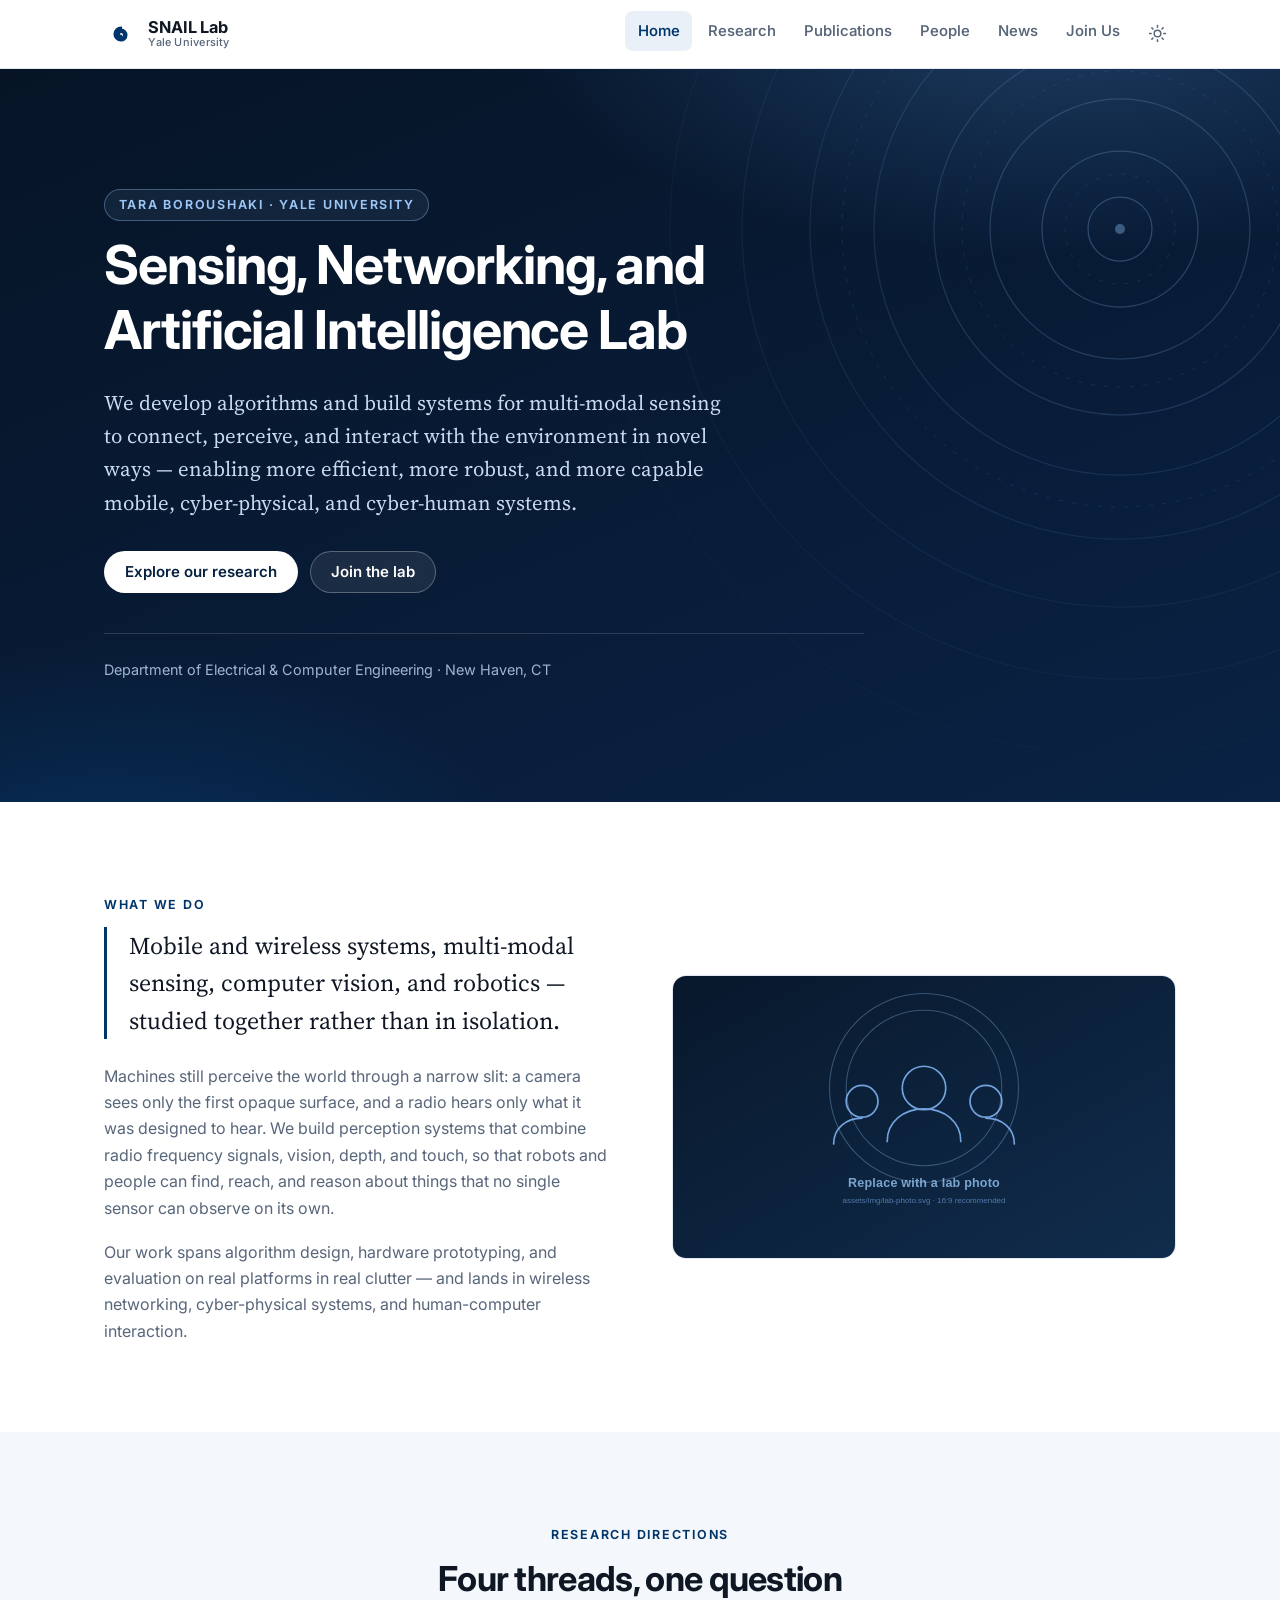
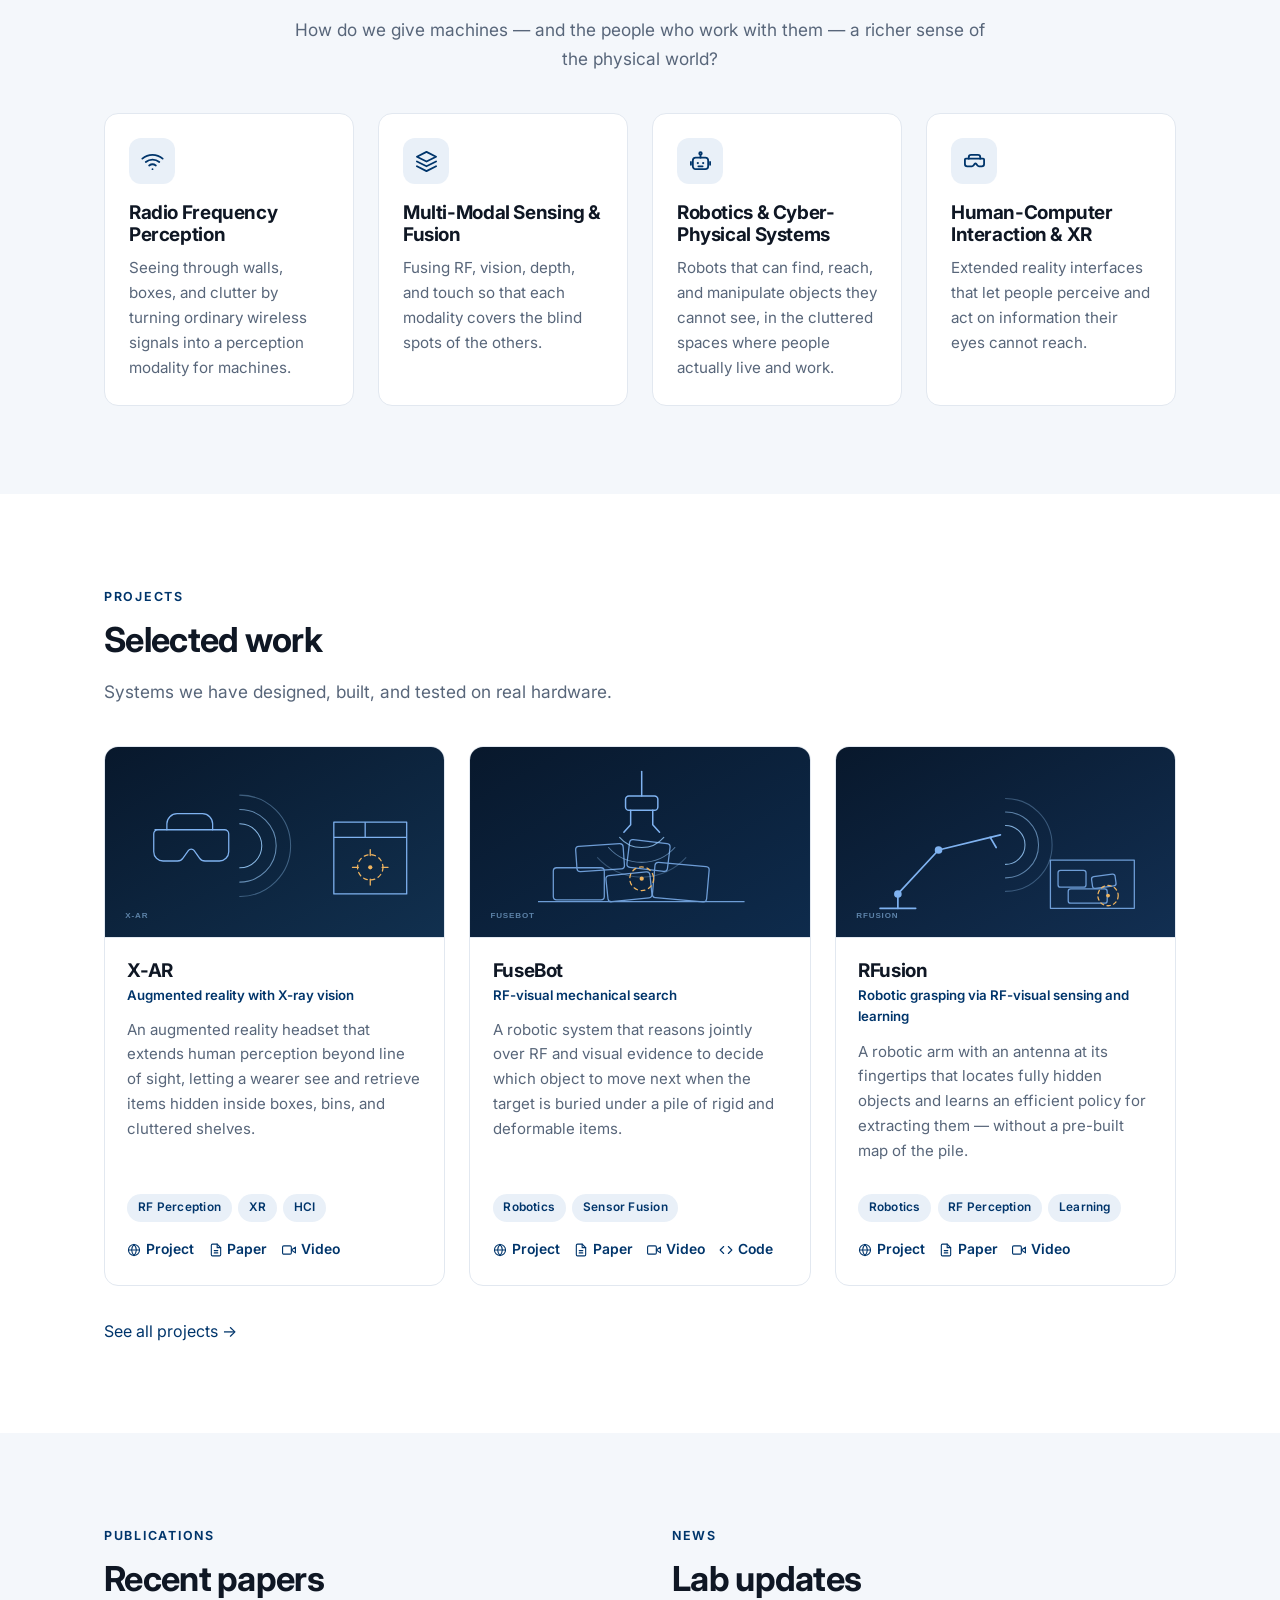
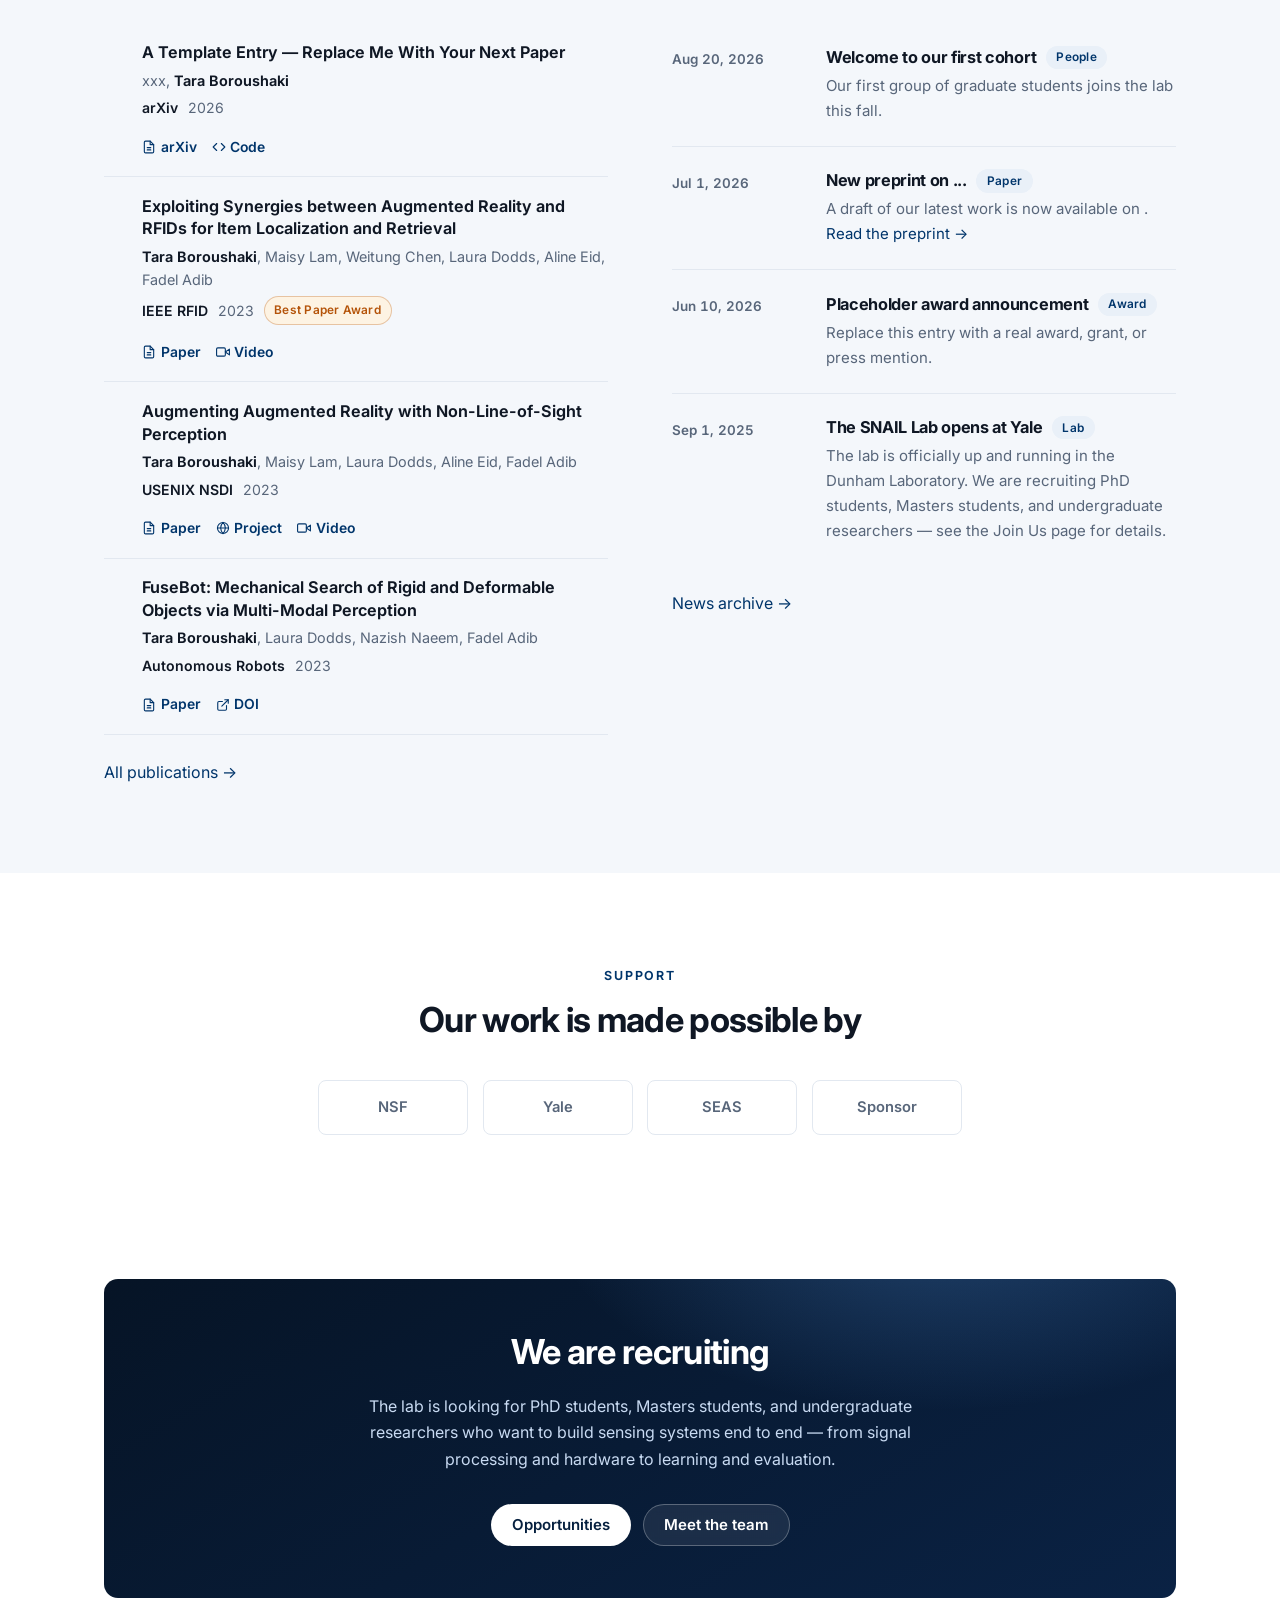
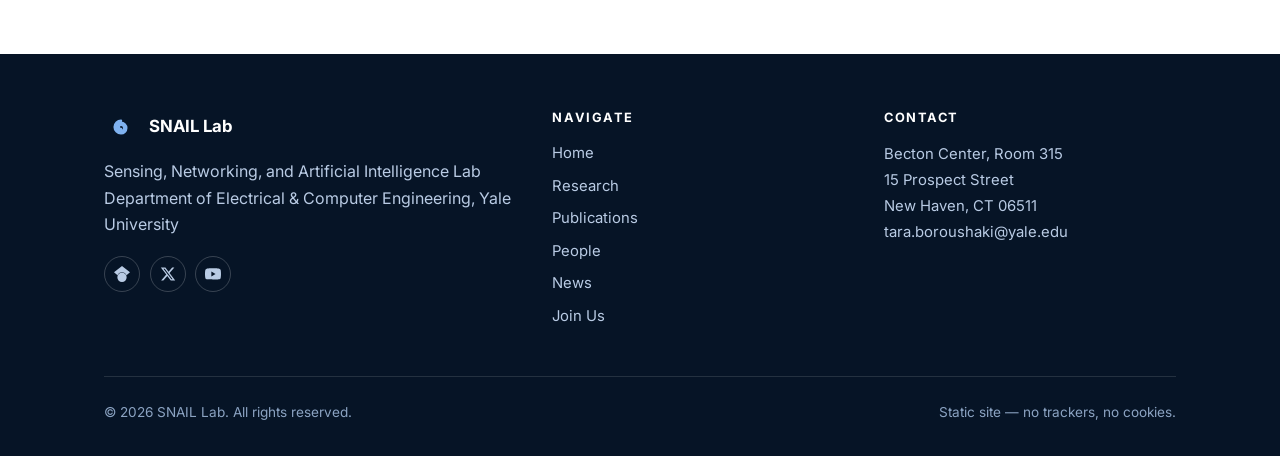
==== index.html @ b5127611 "SNAIL Lab website Co-Authored-By: Claude Opus 5 (1M context) <noreply@anthropic.com>" ====
<!doctype html>
<html lang="en">
<head>
<meta charset="utf-8">
<meta name="viewport" content="width=device-width, initial-scale=1">
<title>SNAIL Lab — Sensing, Networking, and Artificial Intelligence Lab at Yale</title>
<meta name="description" content="The SNAIL Lab at Yale University develops algorithms and builds systems for multi-modal sensing across wireless networking, robotics, and human-computer interaction.">
<meta property="og:title" content="SNAIL Lab — Yale University">
<meta property="og:description" content="Multi-modal sensing systems that connect, perceive, and interact with the environment in novel ways.">
<meta property="og:type" content="website">
<link rel="icon" href="assets/img/favicon.svg" type="image/svg+xml">
<link rel="preconnect" href="https://fonts.googleapis.com">
<link rel="preconnect" href="https://fonts.gstatic.com" crossorigin>
<link rel="stylesheet" href="https://fonts.googleapis.com/css2?family=Inter:wght@400..700&family=Source+Serif+4:opsz,wght@8..60,400..600&display=swap">
<link rel="stylesheet" href="assets/css/style.css">
<script>
  try { var t = localStorage.getItem("snail-theme"); if (t) document.documentElement.setAttribute("data-theme", t); } catch (e) {}
</script>
</head>
<body data-page="home">

<header id="site-header"></header>

<main id="main">

  <section class="hero">
    <div class="container">
      <div class="hero-inner">
        <span class="eyebrow hero-eyebrow">Tara Boroushaki &middot; Yale University</span>
        <h1>Sensing, Networking, and Artificial Intelligence Lab</h1>
        <p class="hero-lead">
          We develop algorithms and build systems for multi-modal sensing to connect, perceive, and
          interact with the environment in novel ways — enabling more efficient, more robust, and more
          capable mobile, cyber-physical, and cyber-human systems.
        </p>
        <div class="hero-actions">
          <a class="btn btn-solid-light" href="research.html">Explore our research</a>
          <a class="btn btn-on-dark" href="join.html">Join the lab</a>
        </div>
        <div class="hero-meta">
          Department of Electrical &amp; Computer Engineering &middot; New Haven, CT
        </div>
      </div>
    </div>
  </section>

  <section class="section">
    <div class="container">
      <div class="split">
        <div>
          <span class="eyebrow">What we do</span>
          <p class="pull-quote">
            Mobile and wireless systems, multi-modal sensing, computer vision, and robotics — studied
            together rather than in isolation.
          </p>
          <p class="text-muted mt-2">
            Machines still perceive the world through a narrow slit: a camera sees only the first opaque
            surface, and a radio hears only what it was designed to hear. We build perception systems that
            combine radio frequency signals, vision, depth, and touch, so that robots and people can find,
            reach, and reason about things that no single sensor can observe on its own.
          </p>
          <p class="text-muted">
            Our work spans algorithm design, hardware prototyping, and evaluation on real platforms in real
            clutter — and lands in wireless networking, cyber-physical systems, and human-computer interaction.
          </p>
        </div>
        <div>
          <img class="framed" src="assets/img/lab-photo.svg" alt="SNAIL Lab">
        </div>
      </div>
    </div>
  </section>

  <section class="section section--alt">
    <div class="container">
      <div class="section-head section-head--center">
        <span class="eyebrow">Research directions</span>
        <h2>Four threads, one question</h2>
        <p class="lead">How do we give machines — and the people who work with them — a richer sense of the physical world?</p>
      </div>
      <div class="grid grid-4" id="research-cards"></div>
    </div>
  </section>

  <section class="section">
    <div class="container">
      <div class="section-head">
        <span class="eyebrow">Projects</span>
        <h2>Selected work</h2>
        <p class="lead">Systems we have designed, built, and tested on real hardware.</p>
      </div>
      <div class="grid grid-3" id="featured-projects"></div>
      <p class="mt-3"><a href="research.html">See all projects &rarr;</a></p>
    </div>
  </section>

  <section class="section section--alt">
    <div class="container">
      <div class="split split--top">
        <div>
          <div class="section-head section-head--sm">
            <span class="eyebrow">Publications</span>
            <h2>Recent papers</h2>
          </div>
          <div id="selected-publications"></div>
          <p class="mt-2"><a href="publications.html">All publications &rarr;</a></p>
        </div>
        <div>
          <div class="section-head section-head--sm">
            <span class="eyebrow">News</span>
            <h2>Lab updates</h2>
          </div>
          <ul class="news-list" id="recent-news"></ul>
          <p class="mt-2"><a href="news.html">News archive &rarr;</a></p>
        </div>
      </div>
    </div>
  </section>

  <section class="section">
    <div class="container">
      <div class="section-head section-head--center">
        <span class="eyebrow">Support</span>
        <h2>Our work is made possible by</h2>
      </div>
      <div class="sponsor-row" id="sponsors"></div>
    </div>
  </section>

  <section class="section--tight">
    <div class="container">
      <div class="cta-band">
        <h2>We are recruiting</h2>
        <p>
          The lab is looking for PhD students, Masters students, and undergraduate researchers who want to
          build sensing systems end to end — from signal processing and hardware to learning and evaluation.
        </p>
        <div class="hero-actions actions--center">
          <a class="btn btn-solid-light" href="join.html">Opportunities</a>
          <a class="btn btn-on-dark" href="people.html">Meet the team</a>
        </div>
      </div>
    </div>
  </section>

</main>

<footer id="site-footer"></footer>

<script src="data/site.js"></script>
<script src="data/research.js"></script>
<script src="data/projects.js"></script>
<script src="data/publications.js"></script>
<script src="data/people.js"></script>
<script src="data/news.js"></script>
<script src="assets/js/icons.js"></script>
<script src="assets/js/render.js"></script>
<script src="assets/js/site.js"></script>
</body>
</html>
---- assets/css/style.css ----
/* ==========================================================================
   SNAIL Lab — stylesheet
   1. Tokens & themes      5. Cards, grids, sections
   2. Base elements        6. Page-specific blocks
   3. Layout helpers       7. Footer
   4. Header & navigation  8. Responsive & motion
   ========================================================================== */

/* 1. Tokens & themes ------------------------------------------------------ */

:root {
  --font-sans: "Inter", system-ui, -apple-system, "Segoe UI", Roboto, Helvetica, Arial, sans-serif;
  --font-serif: "Source Serif 4", Georgia, "Times New Roman", serif;
  --font-mono: ui-monospace, SFMono-Regular, "SF Mono", Menlo, Consolas, monospace;

  --maxw: 1120px;
  --gutter: 24px;
  --radius: 14px;
  --radius-sm: 8px;
  --radius-pill: 999px;

  --bg: #ffffff;
  --bg-alt: #f4f7fb;
  --surface: #ffffff;
  --surface-2: #f8fafc;
  --border: #e2e8f0;
  --border-strong: #cbd5e1;
  --text: #0f1724;
  --muted: #58667a;
  --accent: #00356b;
  --accent-hover: #012a56;
  --accent-tint: #e9f0f8;
  --on-accent: #ffffff;
  --warm: #b45309;
  --warm-tint: #fdf3e3;

  --ink-deep: #061426;
  --ink-deep-2: #0a2244;

  --shadow-sm: 0 1px 2px rgba(15, 23, 36, 0.06);
  --shadow-md: 0 6px 24px rgba(15, 23, 36, 0.08);
  --shadow-lg: 0 18px 48px rgba(15, 23, 36, 0.12);

  color-scheme: light;
}

@media (prefers-color-scheme: dark) {
  :root:not([data-theme="light"]) {
    --bg: #080d17;
    --bg-alt: #0c1322;
    --surface: #0f1829;
    --surface-2: #121d31;
    --border: #1d2b44;
    --border-strong: #2a3c5a;
    --text: #e8eefb;
    --muted: #97a7c0;
    --accent: #7fb2f0;
    --accent-hover: #a5caf7;
    --accent-tint: #12233b;
    --on-accent: #06111f;
    --warm: #f0b45f;
    --warm-tint: #2a1f0e;
    --shadow-sm: 0 1px 2px rgba(0, 0, 0, 0.4);
    --shadow-md: 0 6px 24px rgba(0, 0, 0, 0.45);
    --shadow-lg: 0 18px 48px rgba(0, 0, 0, 0.55);
    color-scheme: dark;
  }
}

:root[data-theme="dark"] {
  --bg: #080d17;
  --bg-alt: #0c1322;
  --surface: #0f1829;
  --surface-2: #121d31;
  --border: #1d2b44;
  --border-strong: #2a3c5a;
  --text: #e8eefb;
  --muted: #97a7c0;
  --accent: #7fb2f0;
  --accent-hover: #a5caf7;
  --accent-tint: #12233b;
  --on-accent: #06111f;
  --warm: #f0b45f;
  --warm-tint: #2a1f0e;
  --shadow-sm: 0 1px 2px rgba(0, 0, 0, 0.4);
  --shadow-md: 0 6px 24px rgba(0, 0, 0, 0.45);
  --shadow-lg: 0 18px 48px rgba(0, 0, 0, 0.55);
  color-scheme: dark;
}

/* 2. Base elements -------------------------------------------------------- */

*,
*::before,
*::after {
  box-sizing: border-box;
}

html {
  -webkit-text-size-adjust: 100%;
  scroll-behavior: smooth;
  scroll-padding-top: 90px;
}

body {
  margin: 0;
  min-height: 100vh;
  display: flex;
  flex-direction: column;
  background: var(--bg);
  color: var(--text);
  font-family: var(--font-sans);
  font-size: 16px;
  line-height: 1.65;
  -webkit-font-smoothing: antialiased;
  text-rendering: optimizeLegibility;
}

h1,
h2,
h3,
h4 {
  margin: 0 0 0.6em;
  line-height: 1.2;
  font-weight: 700;
  letter-spacing: -0.02em;
  color: var(--text);
}

h1 { font-size: clamp(2.1rem, 5vw, 3.35rem); }
h2 { font-size: clamp(1.6rem, 3.2vw, 2.15rem); }
h3 { font-size: 1.18rem; }
h4 { font-size: 1rem; }

p { margin: 0 0 1.1em; }
p:last-child { margin-bottom: 0; }

a {
  color: var(--accent);
  text-decoration: none;
  transition: color 0.15s ease;
}

a:hover { color: var(--accent-hover); }

img,
svg {
  max-width: 100%;
  display: block;
}

ul,
ol { margin: 0 0 1.1em; padding-left: 1.25em; }
li { margin-bottom: 0.4em; }

hr {
  border: 0;
  border-top: 1px solid var(--border);
  margin: 2.5rem 0;
}

code {
  font-family: var(--font-mono);
  font-size: 0.88em;
  background: var(--surface-2);
  border: 1px solid var(--border);
  border-radius: 5px;
  padding: 0.1em 0.4em;
}

:focus-visible {
  outline: 2px solid var(--accent);
  outline-offset: 3px;
  border-radius: 4px;
}

.skip-link {
  position: absolute;
  left: -9999px;
  top: 0;
  background: var(--accent);
  color: var(--on-accent);
  padding: 10px 16px;
  z-index: 200;
  border-radius: 0 0 var(--radius-sm) 0;
}

.skip-link:focus {
  left: 0;
  color: var(--on-accent);
}

/* 3. Layout helpers ------------------------------------------------------- */

.container {
  width: 100%;
  max-width: var(--maxw);
  margin-inline: auto;
  padding-inline: var(--gutter);
}

.section {
  padding-block: clamp(3.5rem, 7vw, 5.5rem);
}

.section--alt { background: var(--bg-alt); }

.section--tight { padding-block: clamp(2.5rem, 5vw, 3.5rem); }

.section--cta { padding-block: clamp(2rem, 4vw, 3rem) clamp(3rem, 7vw, 5rem); }

.section-head {
  max-width: 720px;
  margin-bottom: 2.5rem;
}

.section-head--center {
  margin-inline: auto;
  text-align: center;
}

.section-head--sm { margin-bottom: 1.5rem; }

.eyebrow {
  display: inline-block;
  font-size: 0.78rem;
  font-weight: 650;
  letter-spacing: 0.14em;
  text-transform: uppercase;
  color: var(--accent);
  margin-bottom: 0.75rem;
}

.lead {
  font-size: 1.08rem;
  color: var(--muted);
  margin-bottom: 0;
}

.section-head h2 + .lead { margin-top: -0.2em; }

.grid {
  display: grid;
  gap: 1.5rem;
}

.grid-2 { grid-template-columns: repeat(2, minmax(0, 1fr)); }
.grid-3 { grid-template-columns: repeat(3, minmax(0, 1fr)); }
.grid-4 { grid-template-columns: repeat(4, minmax(0, 1fr)); }

.stack > * + * { margin-top: 1rem; }

.text-muted { color: var(--muted); }
.center { text-align: center; }

.split {
  display: grid;
  grid-template-columns: repeat(2, minmax(0, 1fr));
  gap: clamp(1.5rem, 5vw, 4rem);
  align-items: center;
}

.split--top { align-items: start; }

.narrow { max-width: 820px; }

.framed {
  border-radius: var(--radius);
  border: 1px solid var(--border);
}

.mt-1 { margin-top: 1rem; }
.mt-2 { margin-top: 1.5rem; }
.mt-3 { margin-top: 2rem; }

.actions--center { justify-content: center; }

.pub-count {
  font-size: 0.86rem;
  margin: -0.75rem 0 1.25rem;
}

.cta-band {
  background:
    radial-gradient(600px 300px at 78% -20%, rgba(90, 160, 240, 0.3), transparent 65%),
    linear-gradient(150deg, #061426 0%, #0a2244 100%);
  background-color: #061426;
  color: #c8daf2;
  border-radius: var(--radius);
  padding: clamp(2rem, 5vw, 3.25rem) clamp(1.25rem, 4vw, 3rem);
  text-align: center;
}

.cta-band h2 { color: #fff; }

.cta-band p {
  max-width: 58ch;
  margin-inline: auto;
  color: #c8daf2;
}

@media (max-width: 860px) {
  .split { grid-template-columns: minmax(0, 1fr); }
}

/* Buttons */

.btn {
  display: inline-flex;
  align-items: center;
  gap: 0.5rem;
  padding: 0.68rem 1.25rem;
  border-radius: var(--radius-pill);
  border: 1px solid transparent;
  font-size: 0.94rem;
  font-weight: 600;
  line-height: 1.2;
  cursor: pointer;
  transition: transform 0.15s ease, background 0.15s ease, border-color 0.15s ease, color 0.15s ease;
}

.btn:hover { transform: translateY(-1px); }

.btn svg { width: 16px; height: 16px; }

.btn-primary {
  background: var(--accent);
  color: var(--on-accent);
}

.btn-primary:hover {
  background: var(--accent-hover);
  color: var(--on-accent);
}

.btn-ghost {
  background: transparent;
  border-color: var(--border-strong);
  color: var(--text);
}

.btn-ghost:hover {
  border-color: var(--accent);
  color: var(--accent);
}

.btn-on-dark {
  background: rgba(255, 255, 255, 0.08);
  border-color: rgba(255, 255, 255, 0.28);
  color: #fff;
  backdrop-filter: blur(6px);
}

.btn-on-dark:hover {
  background: rgba(255, 255, 255, 0.16);
  border-color: rgba(255, 255, 255, 0.5);
  color: #fff;
}

.btn-solid-light {
  background: #fff;
  color: #06203f;
}

.btn-solid-light:hover {
  background: #e8f0fa;
  color: #06203f;
}

/* Tags */

.tag {
  display: inline-block;
  font-size: 0.74rem;
  font-weight: 600;
  letter-spacing: 0.02em;
  padding: 0.22rem 0.6rem;
  border-radius: var(--radius-pill);
  background: var(--accent-tint);
  color: var(--accent);
  border: 1px solid transparent;
}

.tag-list {
  display: flex;
  flex-wrap: wrap;
  gap: 0.4rem;
  margin-top: 0.85rem;
}

.badge-award {
  background: var(--warm-tint);
  color: var(--warm);
  border-color: color-mix(in srgb, var(--warm) 30%, transparent);
}

/* 4. Header & navigation -------------------------------------------------- */

.site-header {
  position: sticky;
  top: 0;
  z-index: 100;
  background: color-mix(in srgb, var(--bg) 88%, transparent);
  backdrop-filter: saturate(180%) blur(12px);
  border-bottom: 1px solid var(--border);
}

.nav {
  display: flex;
  align-items: center;
  justify-content: space-between;
  gap: 1rem;
  height: 68px;
}

.brand {
  display: flex;
  align-items: center;
  gap: 0.65rem;
  color: var(--text);
  font-weight: 700;
  letter-spacing: -0.01em;
  flex-shrink: 0;
}

.brand:hover { color: var(--text); }

.brand-mark {
  width: 34px;
  height: 34px;
  color: var(--accent);
  flex-shrink: 0;
}

.brand-text { display: flex; flex-direction: column; line-height: 1.1; }
.brand-name { font-size: 1.02rem; }

.brand-sub {
  font-size: 0.68rem;
  font-weight: 500;
  color: var(--muted);
  letter-spacing: 0.02em;
}

.nav-right {
  display: flex;
  align-items: center;
  gap: 0.35rem;
}

.nav-links {
  display: flex;
  align-items: center;
  gap: 0.15rem;
  list-style: none;
  margin: 0;
  padding: 0;
}

.nav-links a {
  display: block;
  padding: 0.5rem 0.8rem;
  border-radius: var(--radius-sm);
  font-size: 0.93rem;
  font-weight: 550;
  color: var(--muted);
}

.nav-links a:hover {
  color: var(--text);
  background: var(--surface-2);
}

.nav-links a[aria-current="page"] {
  color: var(--accent);
  background: var(--accent-tint);
}

.icon-btn {
  display: inline-grid;
  place-items: center;
  width: 38px;
  height: 38px;
  border-radius: var(--radius-sm);
  border: 1px solid transparent;
  background: transparent;
  color: var(--muted);
  cursor: pointer;
  transition: background 0.15s ease, color 0.15s ease;
}

.icon-btn:hover {
  background: var(--surface-2);
  color: var(--text);
}

.icon-btn svg { width: 19px; height: 19px; }

.nav-toggle { display: none; }

.theme-toggle .icon-moon { display: none; }
:root[data-theme="dark"] .theme-toggle .icon-sun { display: none; }
:root[data-theme="dark"] .theme-toggle .icon-moon { display: block; }

@media (prefers-color-scheme: dark) {
  :root:not([data-theme="light"]) .theme-toggle .icon-sun { display: none; }
  :root:not([data-theme="light"]) .theme-toggle .icon-moon { display: block; }
}

/* 5. Cards, grids, sections ----------------------------------------------- */

.card {
  background: var(--surface);
  border: 1px solid var(--border);
  border-radius: var(--radius);
  padding: 1.5rem;
  transition: transform 0.18s ease, box-shadow 0.18s ease, border-color 0.18s ease;
}

.card--link:hover {
  transform: translateY(-3px);
  box-shadow: var(--shadow-md);
  border-color: var(--border-strong);
}

.card h3 { margin-bottom: 0.5rem; }
.card p { color: var(--muted); font-size: 0.95rem; }

.card-icon {
  display: grid;
  place-items: center;
  width: 46px;
  height: 46px;
  border-radius: 12px;
  background: var(--accent-tint);
  color: var(--accent);
  margin-bottom: 1.1rem;
}

.card-icon svg { width: 23px; height: 23px; }

/* Project cards */

.project-card {
  display: flex;
  flex-direction: column;
  overflow: hidden;
  padding: 0;
  background: var(--surface);
  border: 1px solid var(--border);
  border-radius: var(--radius);
  transition: transform 0.18s ease, box-shadow 0.18s ease, border-color 0.18s ease;
}

.project-card:hover {
  transform: translateY(-3px);
  box-shadow: var(--shadow-md);
  border-color: var(--border-strong);
}

.project-media {
  aspect-ratio: 16 / 9;
  max-width: 100%;
  background: var(--surface-2);
  border-bottom: 1px solid var(--border);
  overflow: hidden;
}

.project-media img {
  width: 100%;
  height: 100%;
  object-fit: cover;
}

.project-body {
  padding: 1.35rem 1.4rem 1.5rem;
  display: flex;
  flex-direction: column;
  flex: 1;
}

.project-body h3 { margin-bottom: 0.15rem; }

.project-subtitle {
  font-size: 0.83rem;
  font-weight: 600;
  color: var(--accent);
  margin-bottom: 0.7rem;
}

.project-body p {
  color: var(--muted);
  font-size: 0.94rem;
  flex: 1;
}

.link-row {
  display: flex;
  flex-wrap: wrap;
  gap: 0.9rem;
  margin-top: 1rem;
  font-size: 0.87rem;
  font-weight: 600;
}

.link-row a { display: inline-flex; align-items: center; gap: 0.3rem; }
.link-row svg { width: 14px; height: 14px; }

/* 6. Page-specific blocks ------------------------------------------------- */

/* Hero (dark in both themes) */

.hero {
  position: relative;
  overflow: hidden;
  background:
    radial-gradient(900px 420px at 82% -10%, rgba(90, 160, 240, 0.28), transparent 62%),
    radial-gradient(700px 380px at 8% 110%, rgba(0, 96, 180, 0.26), transparent 60%),
    linear-gradient(158deg, #061426 0%, #0a2244 100%);
  background-color: #061426;
  color: #eaf1fb;
  isolation: isolate;
}

.hero::after {
  content: "";
  position: absolute;
  inset: 0;
  background-image: url("../img/hero-waves.svg");
  background-repeat: no-repeat;
  background-position: right -60px top -40px;
  background-size: 720px 720px;
  opacity: 0.5;
  pointer-events: none;
  z-index: -1;
}

.hero-inner {
  padding-block: clamp(4rem, 11vw, 7.5rem);
  max-width: 760px;
}

.hero h1 { color: #fff; margin-bottom: 0.45em; }

.hero .hero-eyebrow {
  color: #9cc6f5;
  border: 1px solid rgba(156, 198, 245, 0.35);
  border-radius: var(--radius-pill);
  padding: 0.3rem 0.85rem;
  background: rgba(156, 198, 245, 0.08);
}

.hero-lead {
  font-family: var(--font-serif);
  font-size: clamp(1.05rem, 2.1vw, 1.3rem);
  line-height: 1.6;
  color: #c8daf2;
  max-width: 62ch;
}

.hero-actions {
  display: flex;
  flex-wrap: wrap;
  gap: 0.75rem;
  margin-top: 2rem;
}

.hero-meta {
  margin-top: 2.5rem;
  padding-top: 1.5rem;
  border-top: 1px solid rgba(255, 255, 255, 0.14);
  font-size: 0.9rem;
  color: #9fb5d2;
}

/* Pull quote / mission */

.pull-quote {
  font-family: var(--font-serif);
  font-size: clamp(1.15rem, 2.4vw, 1.5rem);
  line-height: 1.55;
  color: var(--text);
  border-left: 3px solid var(--accent);
  padding-left: 1.4rem;
  margin: 0;
}

/* Research areas (research.html) */

.research-block {
  display: grid;
  grid-template-columns: minmax(0, 1fr) minmax(0, 1.15fr);
  gap: clamp(1.5rem, 4vw, 3.5rem);
  padding-block: clamp(2.5rem, 5vw, 3.5rem);
  border-top: 1px solid var(--border);
  align-items: start;
}

.research-block:first-of-type { border-top: 0; padding-top: 0; }

.research-block .card-icon { margin-bottom: 1rem; }

.research-block h2 { font-size: clamp(1.4rem, 2.6vw, 1.8rem); }

.thread-list { list-style: none; padding: 0; margin: 1.25rem 0 0; }

.thread-list li {
  position: relative;
  padding-left: 1.5rem;
  color: var(--muted);
  font-size: 0.95rem;
  margin-bottom: 0.7rem;
}

.thread-list li::before {
  content: "";
  position: absolute;
  left: 0;
  top: 0.62em;
  width: 7px;
  height: 7px;
  border-radius: 50%;
  background: var(--accent);
}

/* News */

.news-list { list-style: none; margin: 0; padding: 0; }

.news-item {
  display: grid;
  grid-template-columns: 130px minmax(0, 1fr);
  gap: 1.5rem;
  padding: 1.4rem 0;
  border-top: 1px solid var(--border);
  margin: 0;
}

.news-item:first-child { border-top: 0; }

.news-date {
  font-size: 0.84rem;
  font-weight: 600;
  color: var(--muted);
  font-variant-numeric: tabular-nums;
  padding-top: 0.15rem;
}

.news-item h3 {
  font-size: 1.02rem;
  margin-bottom: 0.3rem;
  display: flex;
  flex-wrap: wrap;
  align-items: center;
  gap: 0.6rem;
}

.news-item p {
  color: var(--muted);
  font-size: 0.94rem;
  margin-bottom: 0;
}

.news-item .tag { text-transform: capitalize; }

/* Publications */

.pub-controls {
  display: flex;
  flex-wrap: wrap;
  gap: 1rem;
  align-items: center;
  justify-content: space-between;
  margin-bottom: 1.75rem;
  padding: 1rem 1.15rem;
  background: var(--surface-2);
  border: 1px solid var(--border);
  border-radius: var(--radius);
}

.search-field {
  position: relative;
  flex: 1 1 260px;
  min-width: 0;
}

.search-field svg {
  position: absolute;
  left: 12px;
  top: 50%;
  transform: translateY(-50%);
  width: 16px;
  height: 16px;
  color: var(--muted);
  pointer-events: none;
}

.search-field input {
  width: 100%;
  padding: 0.6rem 0.9rem 0.6rem 2.3rem;
  border-radius: var(--radius-pill);
  border: 1px solid var(--border-strong);
  background: var(--bg);
  color: var(--text);
  font-family: inherit;
  font-size: 0.92rem;
}

.search-field input::placeholder { color: var(--muted); }

.filter-chips {
  display: flex;
  flex-wrap: wrap;
  gap: 0.4rem;
}

.chip {
  padding: 0.35rem 0.8rem;
  border-radius: var(--radius-pill);
  border: 1px solid var(--border-strong);
  background: var(--bg);
  color: var(--muted);
  font-family: inherit;
  font-size: 0.82rem;
  font-weight: 600;
  cursor: pointer;
  transition: all 0.15s ease;
}

.chip:hover { color: var(--text); border-color: var(--accent); }

.chip[aria-pressed="true"] {
  background: var(--accent);
  border-color: var(--accent);
  color: var(--on-accent);
}

.year-head {
  font-size: 0.85rem;
  font-weight: 700;
  letter-spacing: 0.12em;
  color: var(--muted);
  text-transform: uppercase;
  margin: 2.25rem 0 0.5rem;
  padding-bottom: 0.5rem;
  border-bottom: 1px solid var(--border);
}

.year-head:first-of-type { margin-top: 0; }

.pub {
  display: grid;
  grid-template-columns: 24px minmax(0, 1fr);
  gap: 0.9rem;
  padding: 1.1rem 0;
  border-bottom: 1px solid var(--border);
}

.pub-index {
  font-size: 0.8rem;
  font-weight: 600;
  color: var(--muted);
  font-variant-numeric: tabular-nums;
  padding-top: 0.2rem;
}

.pub-title {
  font-size: 1.01rem;
  font-weight: 650;
  line-height: 1.4;
  margin-bottom: 0.3rem;
  color: var(--text);
}

.pub-authors {
  font-size: 0.9rem;
  color: var(--muted);
  margin-bottom: 0.25rem;
}

.pub-authors strong { color: var(--text); font-weight: 650; }

.pub-venue {
  font-size: 0.88rem;
  color: var(--muted);
  display: flex;
  flex-wrap: wrap;
  align-items: center;
  gap: 0.6rem;
}

.pub-venue em { color: var(--text); font-style: normal; font-weight: 600; }

.empty-state {
  padding: 3rem 1rem;
  text-align: center;
  color: var(--muted);
}

.error-page {
  text-align: center;
  padding-block: clamp(4rem, 12vw, 8rem);
}

.error-page .lead {
  margin-inline: auto;
  max-width: 52ch;
}

/* People */

.people-group { margin-bottom: 3rem; }

.group-title {
  font-size: 0.85rem;
  font-weight: 700;
  letter-spacing: 0.12em;
  text-transform: uppercase;
  color: var(--muted);
  padding-bottom: 0.6rem;
  border-bottom: 1px solid var(--border);
  margin-bottom: 1.75rem;
}

.person {
  text-align: center;
}

.person-photo {
  width: 132px;
  height: 132px;
  max-width: 100%;
  border-radius: 50%;
  object-fit: cover;
  margin: 0 auto 1rem;
  background: var(--surface-2);
  border: 1px solid var(--border);
}

.person h3 { font-size: 1.02rem; margin-bottom: 0.15rem; }

.person-role {
  font-size: 0.86rem;
  color: var(--muted);
  margin-bottom: 0.6rem;
}

.person-links {
  display: flex;
  justify-content: center;
  flex-wrap: wrap;
  gap: 0.55rem;
  margin-top: 0.6rem;
}

.person-links a {
  display: grid;
  place-items: center;
  width: 30px;
  height: 30px;
  border-radius: 50%;
  border: 1px solid var(--border);
  color: var(--muted);
}

.person-links a:hover {
  color: var(--accent);
  border-color: var(--accent);
}

.person-links svg { width: 15px; height: 15px; }

/* PI card is wider and horizontal */

.pi-card {
  display: grid;
  grid-template-columns: 180px minmax(0, 1fr);
  gap: 2rem;
  align-items: start;
  text-align: left;
}

.pi-card .person-photo {
  width: 180px;
  height: 180px;
  margin: 0;
  border-radius: var(--radius);
}

.pi-card .person-links { justify-content: flex-start; }

.pi-card h3 { font-size: 1.4rem; }

.pi-card p { color: var(--muted); font-size: 0.96rem; }

/* Alumni */

.alumni-list { list-style: none; padding: 0; margin: 0; }

.alumni-list li {
  padding: 0.7rem 0;
  border-bottom: 1px solid var(--border);
  font-size: 0.95rem;
  display: flex;
  flex-wrap: wrap;
  gap: 0.35rem 0.8rem;
}

.alumni-list .alumni-next { color: var(--muted); }

/* Join page */

.callout {
  background: var(--accent-tint);
  border: 1px solid color-mix(in srgb, var(--accent) 22%, transparent);
  border-radius: var(--radius);
  padding: 1.5rem 1.65rem;
}

.callout h3 { margin-bottom: 0.4rem; }

.faq-item {
  border-bottom: 1px solid var(--border);
  padding: 1.25rem 0;
}

.faq-item h3 { font-size: 1.05rem; margin-bottom: 0.4rem; }
.faq-item p { color: var(--muted); font-size: 0.96rem; }

.contact-grid {
  display: grid;
  grid-template-columns: repeat(auto-fit, minmax(240px, 1fr));
  gap: 1.5rem;
}

/* Sponsors */

.sponsor-row {
  display: flex;
  flex-wrap: wrap;
  gap: 0.9rem;
  justify-content: center;
}

.sponsor {
  display: inline-flex;
  align-items: center;
  justify-content: center;
  min-width: 150px;
  padding: 0.9rem 1.4rem;
  border: 1px solid var(--border);
  border-radius: var(--radius-sm);
  background: var(--surface);
  color: var(--muted);
  font-weight: 600;
  font-size: 0.92rem;
  text-align: center;
}

.sponsor:hover { color: var(--accent); border-color: var(--accent); }

.sponsor img { max-height: 40px; width: auto; }

/* Page header (inner pages) */

.page-head {
  padding-block: clamp(2.75rem, 6vw, 4rem) clamp(1.5rem, 3vw, 2rem);
  border-bottom: 1px solid var(--border);
  background: var(--bg-alt);
}

.page-head h1 { margin-bottom: 0.3em; }

.page-head .lead { max-width: 68ch; }

/* 7. Footer --------------------------------------------------------------- */

.site-footer {
  background: #061426;
  color: #b9cbe4;
  padding-block: 3.5rem 2rem;
  margin-top: auto;
}

.footer-grid {
  display: grid;
  grid-template-columns: minmax(0, 1.4fr) repeat(2, minmax(0, 1fr));
  gap: 2.5rem;
  padding-bottom: 2.5rem;
  border-bottom: 1px solid rgba(255, 255, 255, 0.12);
}

.site-footer h4 {
  color: #fff;
  font-size: 0.8rem;
  letter-spacing: 0.12em;
  text-transform: uppercase;
  margin-bottom: 1rem;
}

.site-footer a { color: #b9cbe4; }
.site-footer a:hover { color: #fff; }

.footer-brand {
  display: flex;
  align-items: center;
  gap: 0.7rem;
  color: #fff;
  font-weight: 700;
  font-size: 1.05rem;
  margin-bottom: 0.9rem;
}

.footer-brand .brand-mark { color: #7fb2f0; }

.footer-links { list-style: none; padding: 0; margin: 0; }
.footer-links li { margin-bottom: 0.5rem; font-size: 0.93rem; }

.footer-address { font-size: 0.93rem; font-style: normal; line-height: 1.75; }

.footer-social {
  display: flex;
  gap: 0.6rem;
  margin-top: 1.15rem;
}

.footer-social a {
  display: grid;
  place-items: center;
  width: 36px;
  height: 36px;
  border-radius: 50%;
  border: 1px solid rgba(255, 255, 255, 0.2);
}

.footer-social a:hover {
  border-color: #7fb2f0;
  background: rgba(127, 178, 240, 0.12);
}

.footer-social svg { width: 16px; height: 16px; }

.footer-bottom {
  display: flex;
  flex-wrap: wrap;
  gap: 0.75rem 1.5rem;
  justify-content: space-between;
  padding-top: 1.5rem;
  font-size: 0.85rem;
  color: #8ba3c2;
}

/* 8. Responsive & motion -------------------------------------------------- */

@media (max-width: 900px) {
  .grid-4 { grid-template-columns: repeat(2, minmax(0, 1fr)); }
  .grid-3 { grid-template-columns: repeat(2, minmax(0, 1fr)); }
  .research-block { grid-template-columns: minmax(0, 1fr); }
  .footer-grid { grid-template-columns: minmax(0, 1fr) minmax(0, 1fr); }
  .pi-card { grid-template-columns: 140px minmax(0, 1fr); gap: 1.5rem; }
  .pi-card .person-photo { width: 140px; height: 140px; }
}

@media (max-width: 760px) {
  :root { --gutter: 18px; }

  .nav-toggle { display: inline-grid; }

  .nav-links {
    display: none;
    position: absolute;
    top: 68px;
    left: 0;
    right: 0;
    flex-direction: column;
    align-items: stretch;
    gap: 0;
    padding: 0.5rem var(--gutter) 1rem;
    background: var(--bg);
    border-bottom: 1px solid var(--border);
    box-shadow: var(--shadow-md);
  }

  .nav-links.is-open { display: flex; }

  .nav-links a {
    padding: 0.8rem 0.6rem;
    font-size: 1rem;
    border-radius: var(--radius-sm);
  }

  .news-item { grid-template-columns: minmax(0, 1fr); gap: 0.35rem; }
  .pub { grid-template-columns: minmax(0, 1fr); gap: 0; }
  .pub-index { display: none; }
  .pub-controls { flex-direction: column; align-items: stretch; }
}

@media (max-width: 560px) {
  .grid-4,
  .grid-3,
  .grid-2 { grid-template-columns: minmax(0, 1fr); }

  .footer-grid { grid-template-columns: minmax(0, 1fr); gap: 2rem; }

  .pi-card {
    grid-template-columns: minmax(0, 1fr);
    text-align: center;
  }

  .pi-card .person-photo { margin: 0 auto; }
  .pi-card .person-links { justify-content: center; }
  .brand-sub { display: none; }
}

@media (prefers-reduced-motion: reduce) {
  html { scroll-behavior: auto; }

  *,
  *::before,
  *::after {
    animation-duration: 0.01ms !important;
    animation-iteration-count: 1 !important;
    transition-duration: 0.01ms !important;
  }
}
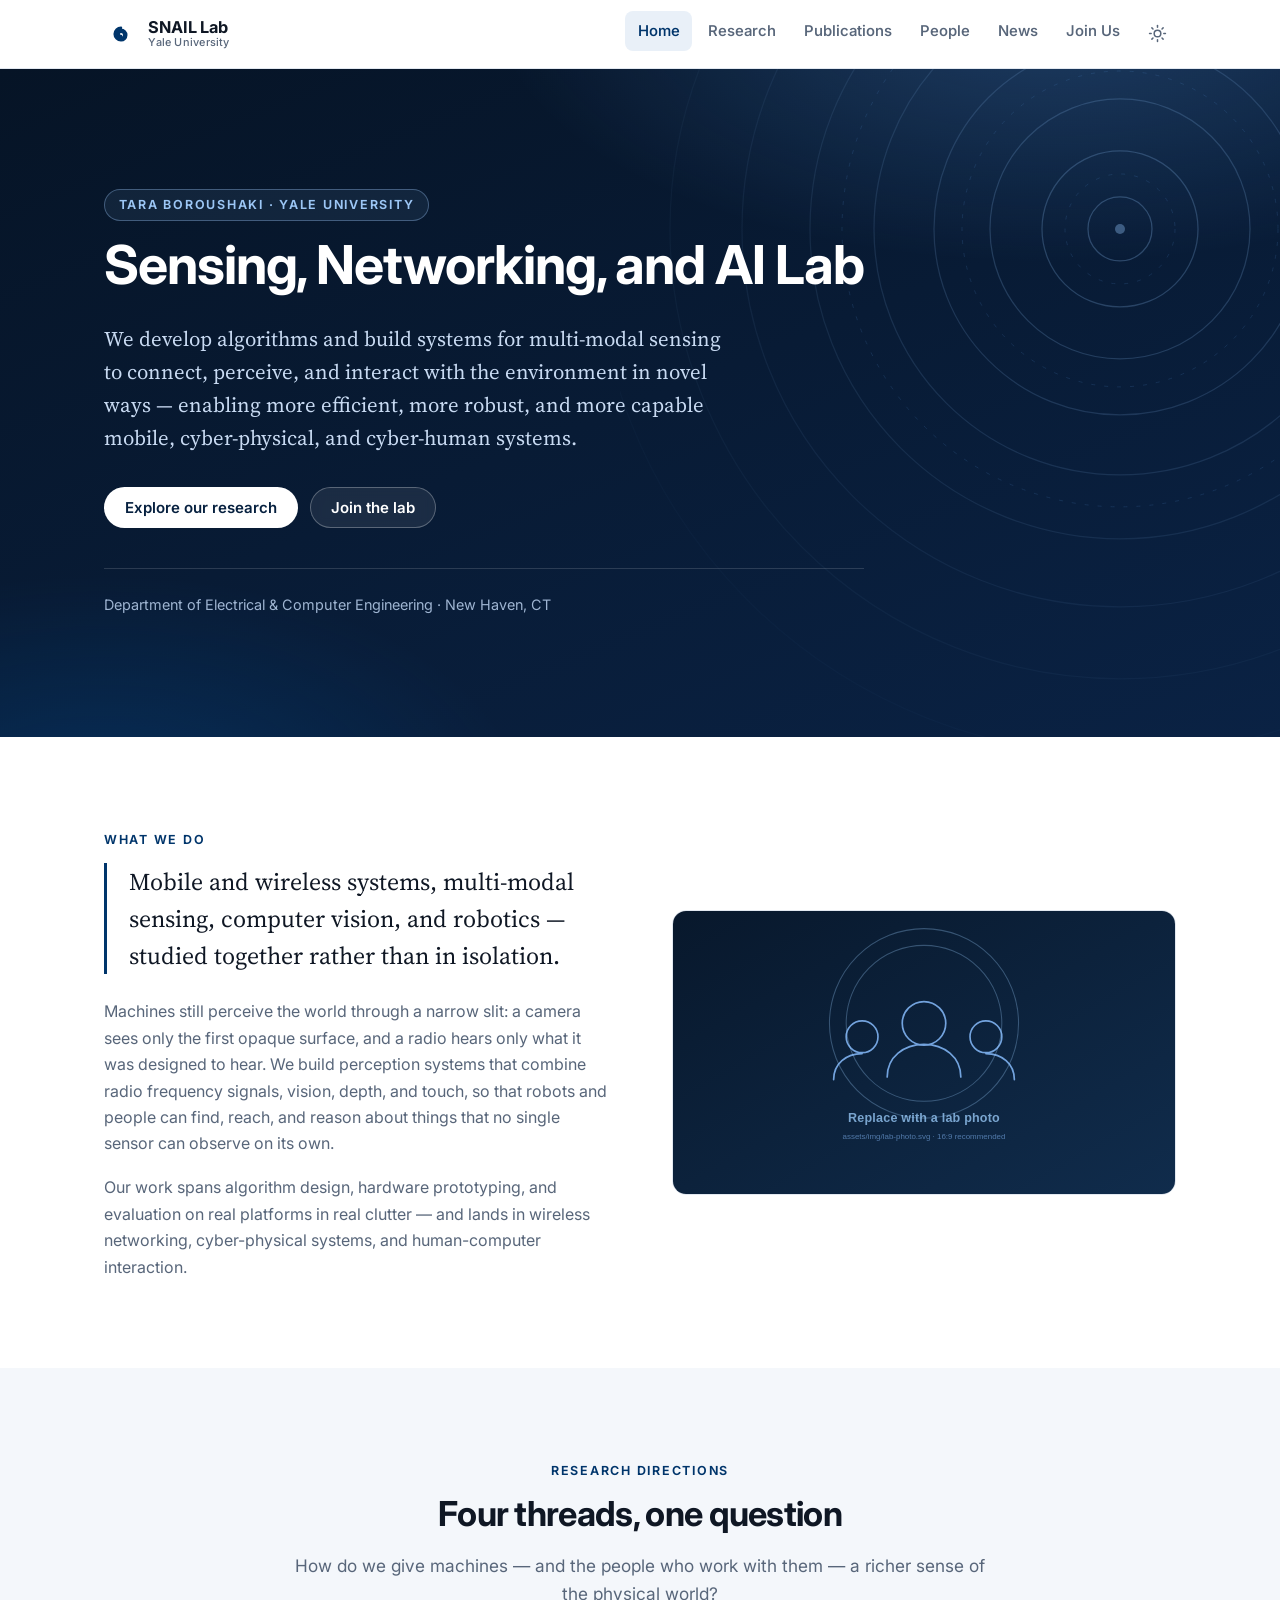
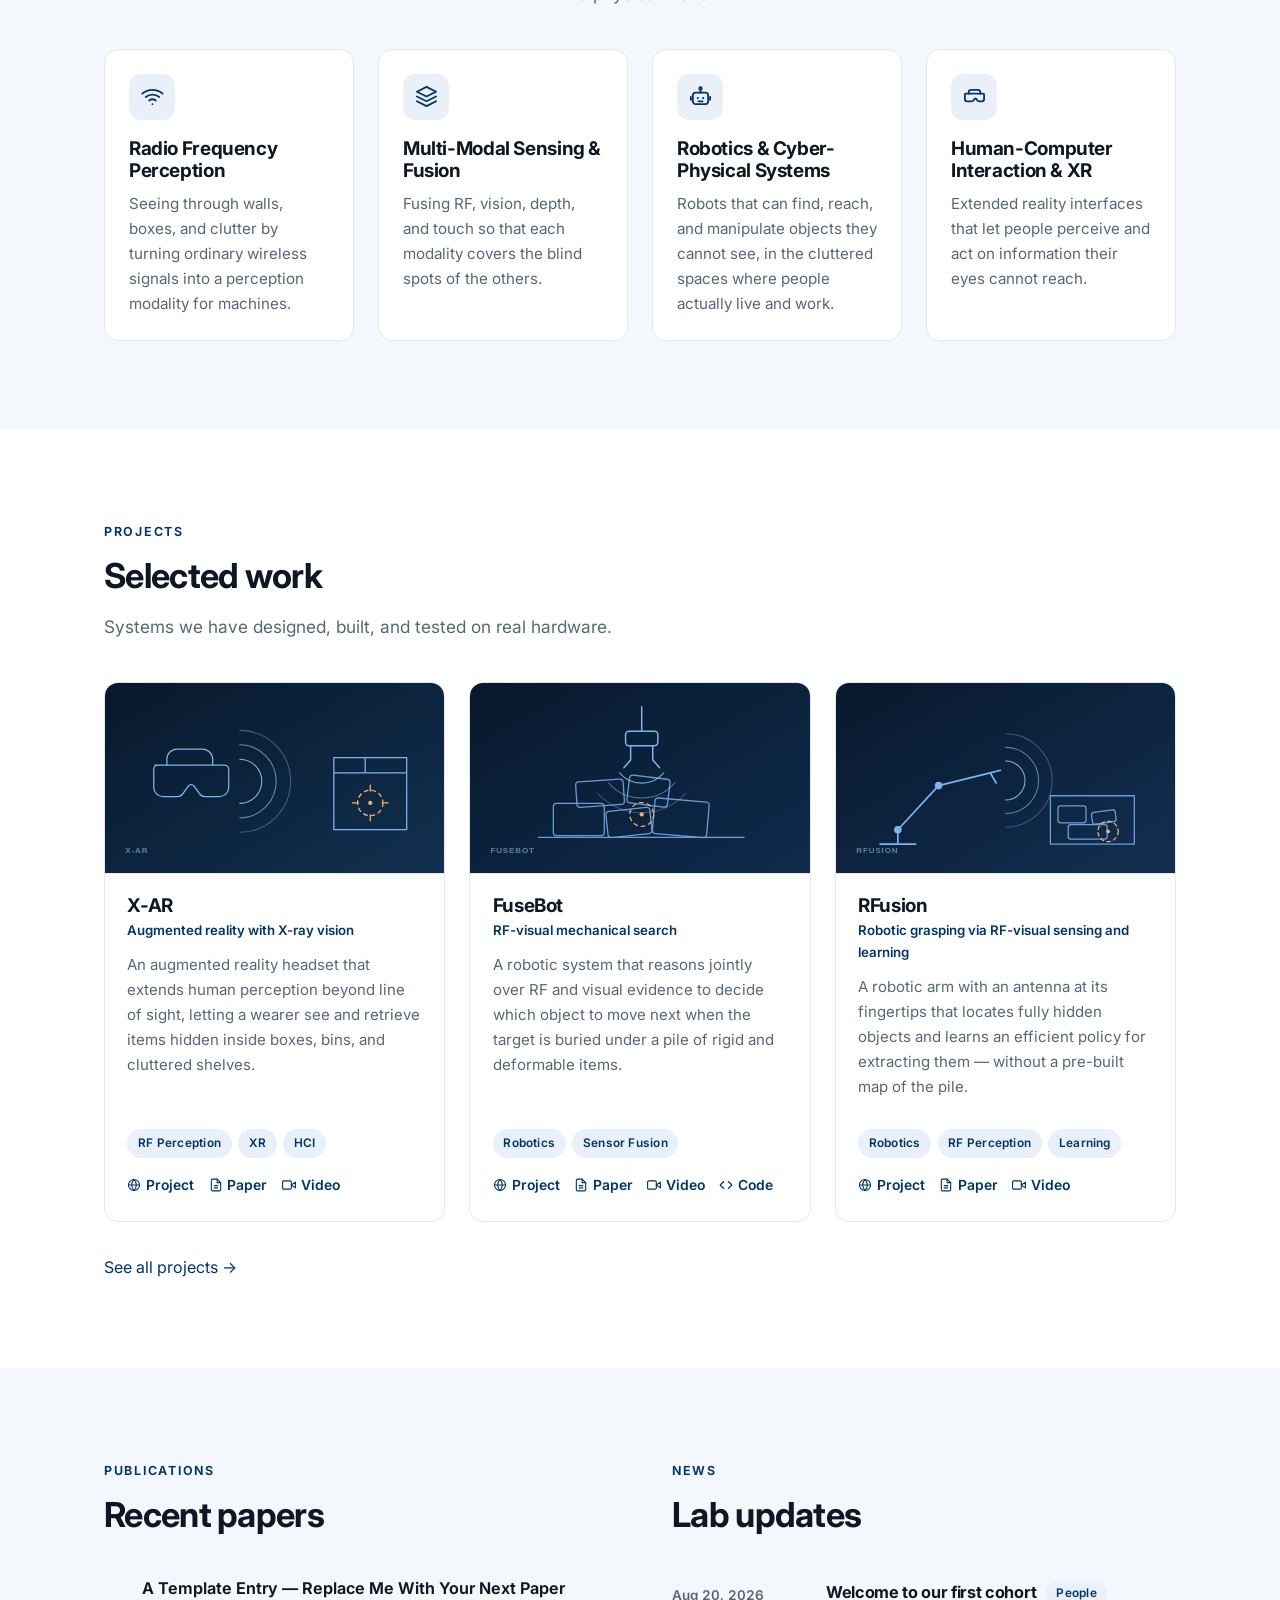
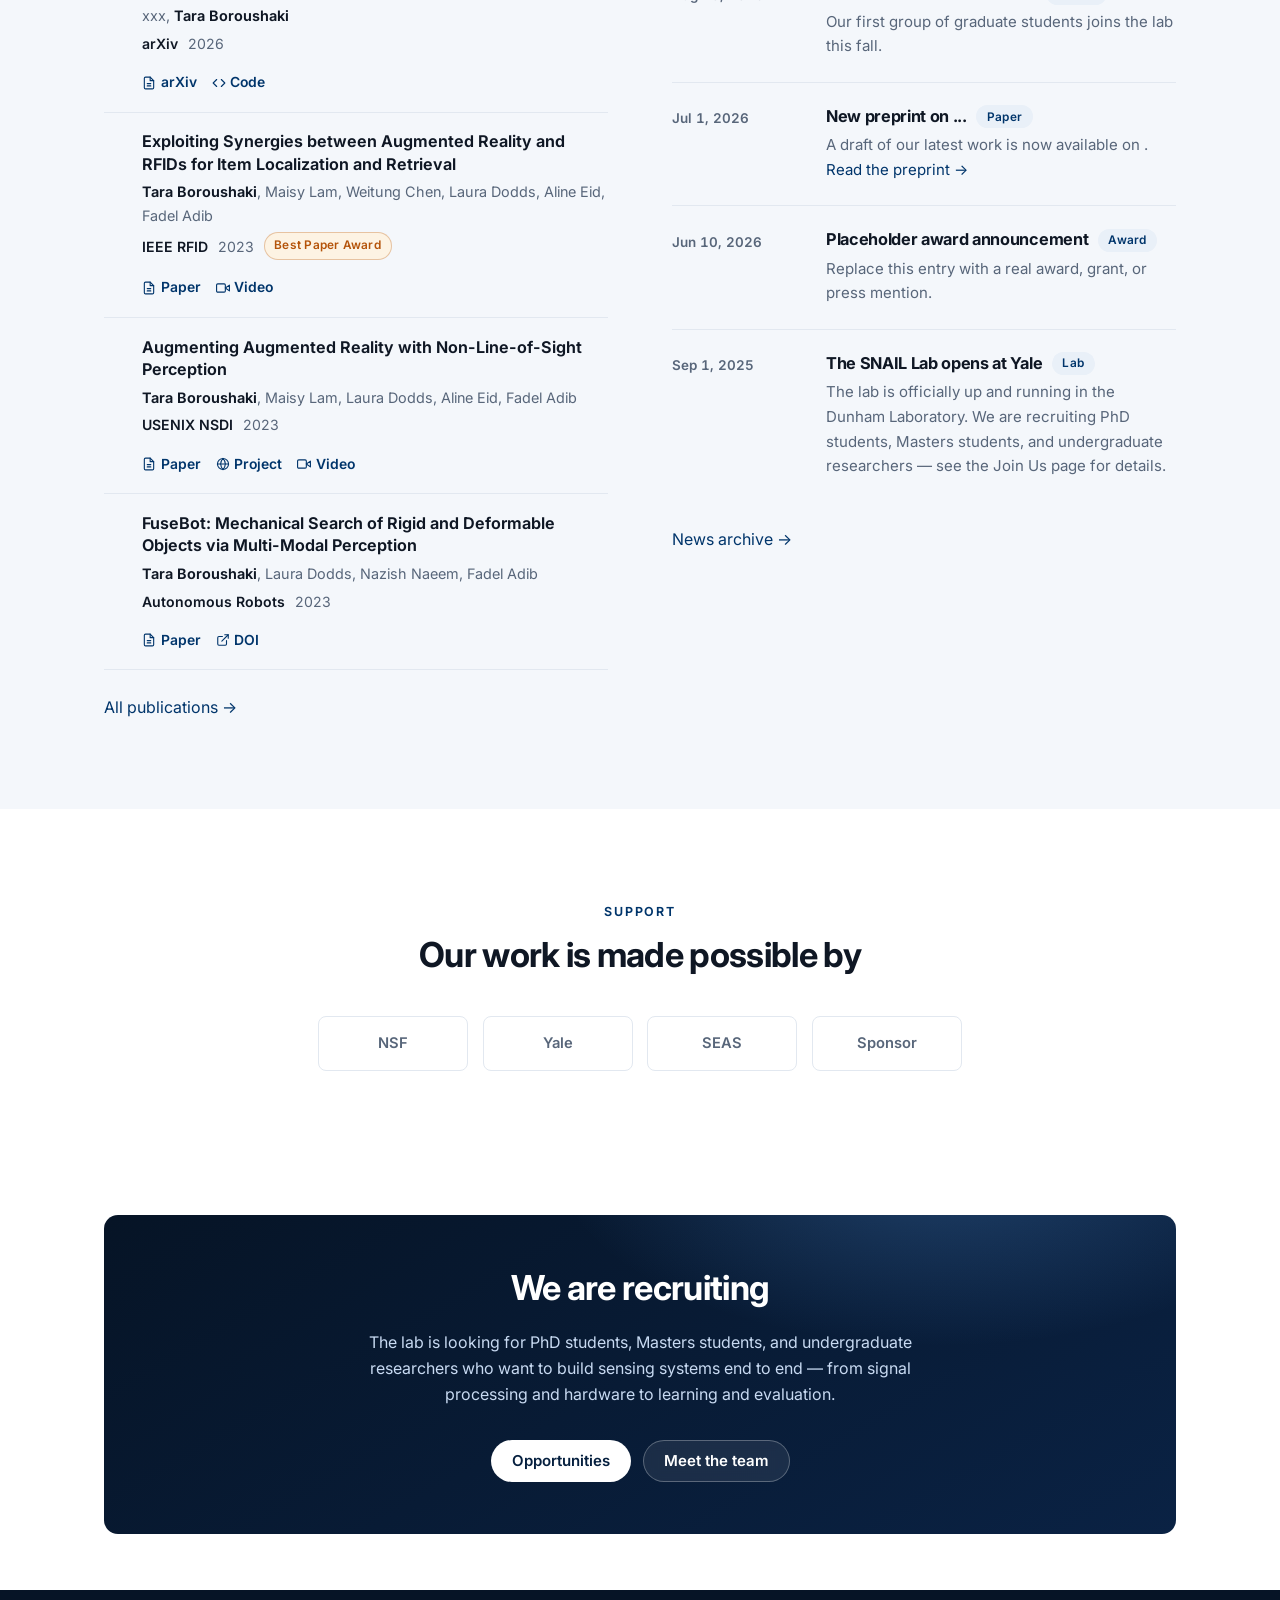
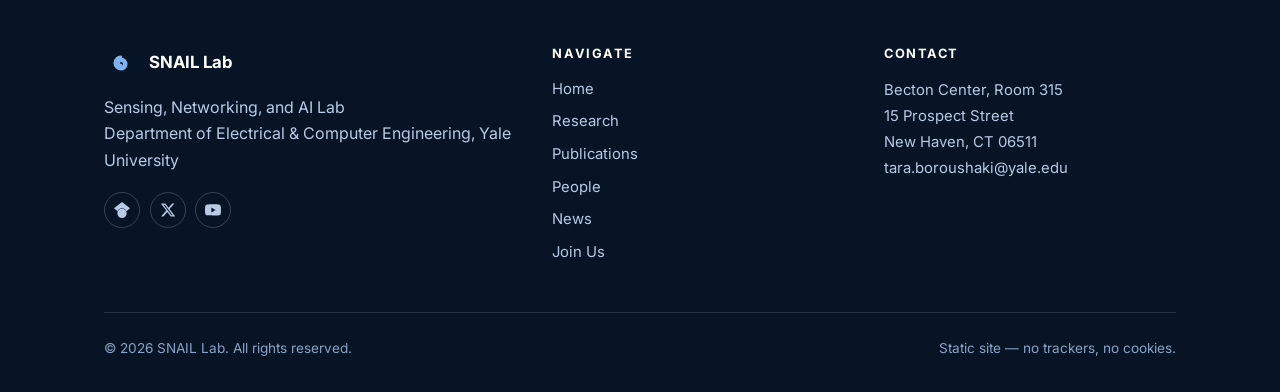
==== commit 122f034c: "Correct SNAIL expansion to "Sensing, Networking, and AI Lab" and point URLs at snail-yale.github.io " ====
--- a/index.html
+++ b/index.html
@@ -3,7 +3,7 @@
 <head>
 <meta charset="utf-8">
 <meta name="viewport" content="width=device-width, initial-scale=1">
-<title>SNAIL Lab — Sensing, Networking, and Artificial Intelligence Lab at Yale</title>
+<title>SNAIL Lab — Sensing, Networking, and AI Lab at Yale</title>
 <meta name="description" content="The SNAIL Lab at Yale University develops algorithms and builds systems for multi-modal sensing across wireless networking, robotics, and human-computer interaction.">
 <meta property="og:title" content="SNAIL Lab — Yale University">
 <meta property="og:description" content="Multi-modal sensing systems that connect, perceive, and interact with the environment in novel ways.">
@@ -27,7 +27,7 @@
     <div class="container">
       <div class="hero-inner">
         <span class="eyebrow hero-eyebrow">Tara Boroushaki &middot; Yale University</span>
-        <h1>Sensing, Networking, and Artificial Intelligence Lab</h1>
+        <h1>Sensing, Networking, and AI Lab</h1>
         <p class="hero-lead">
           We develop algorithms and build systems for multi-modal sensing to connect, perceive, and
           interact with the environment in novel ways — enabling more efficient, more robust, and more
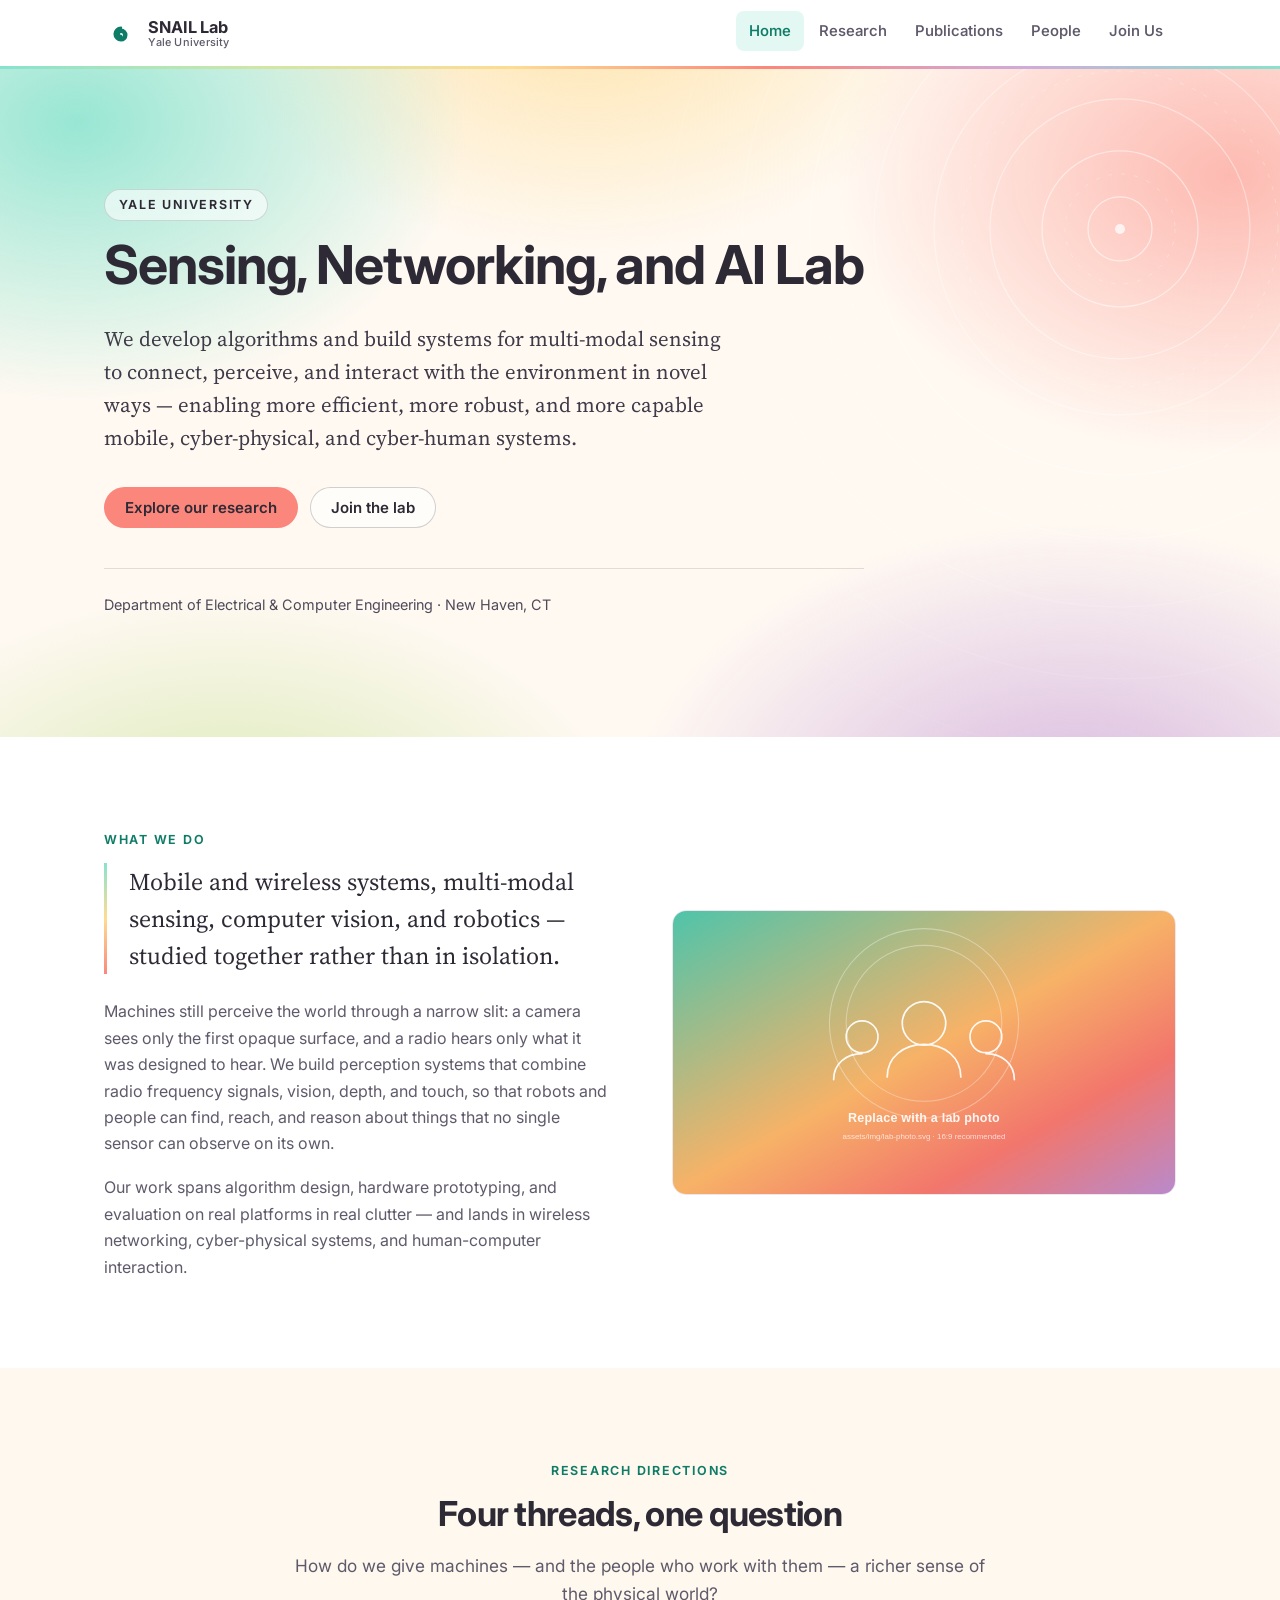
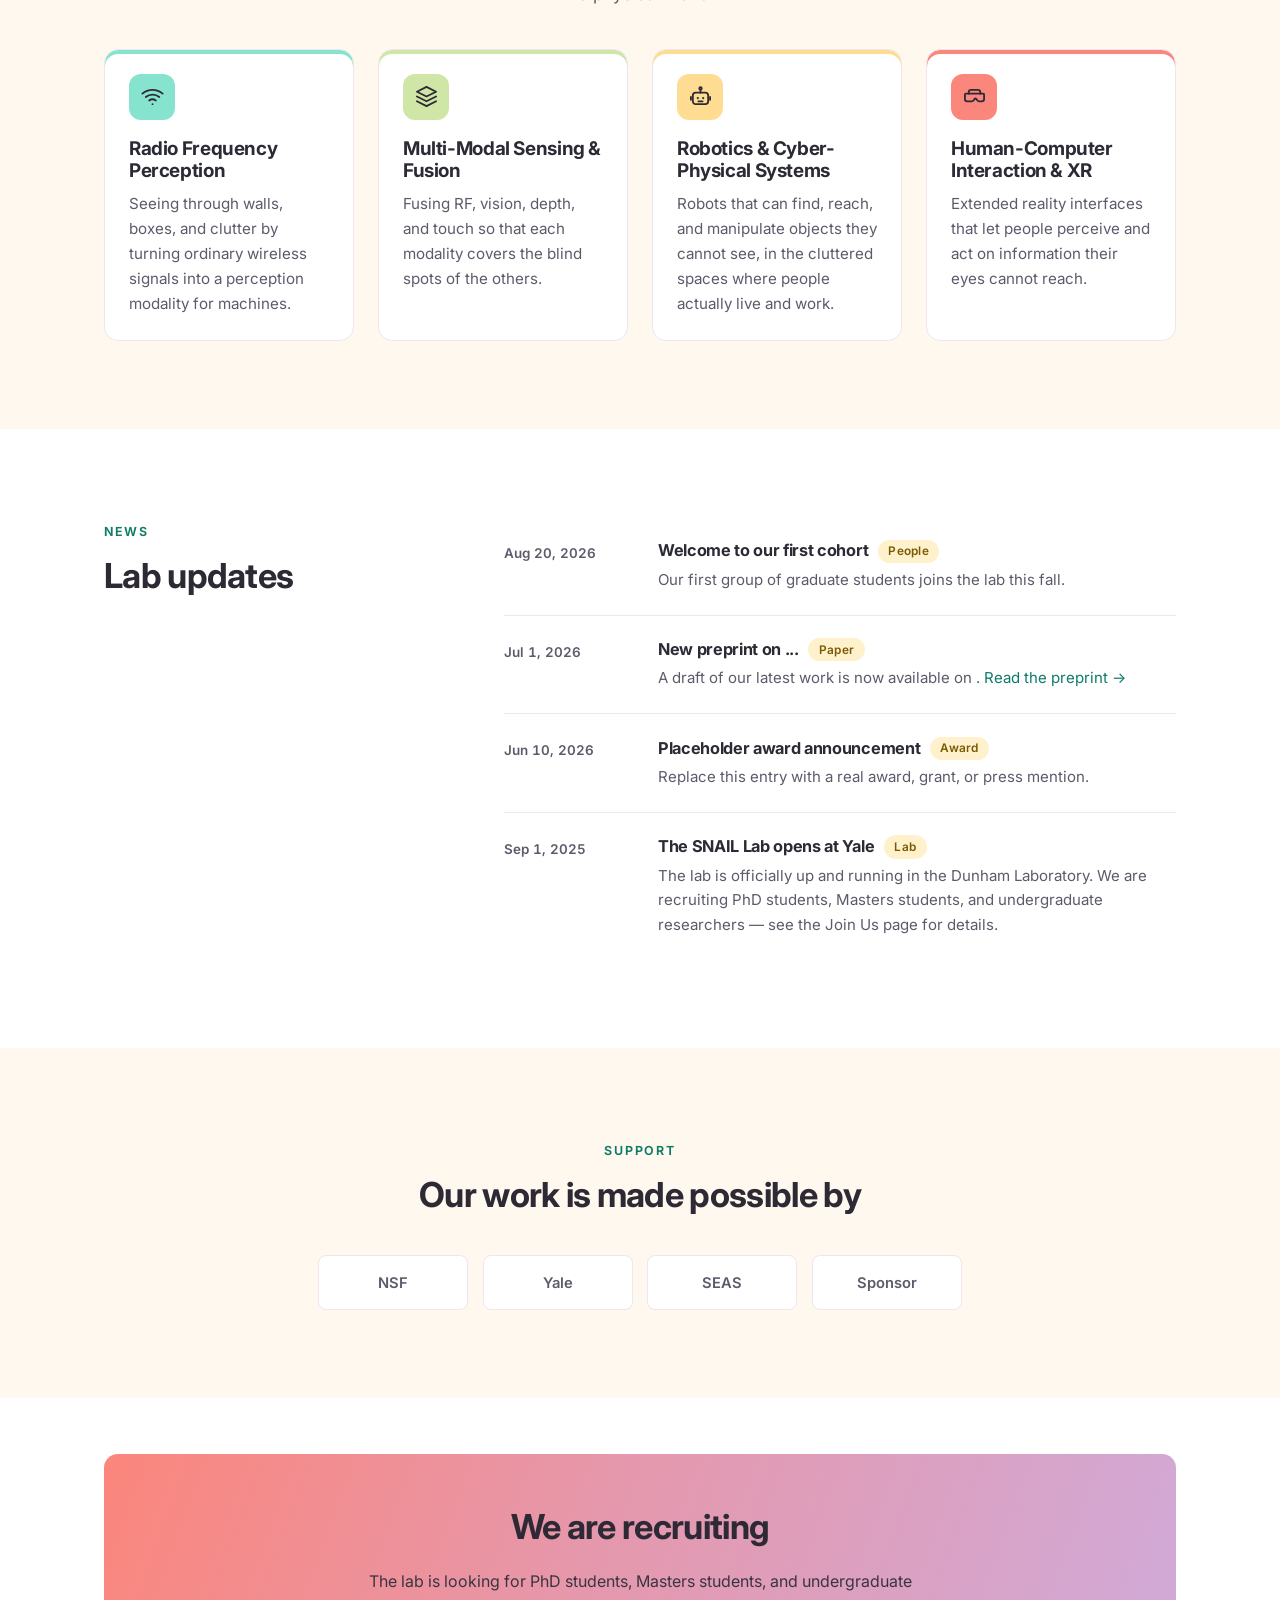
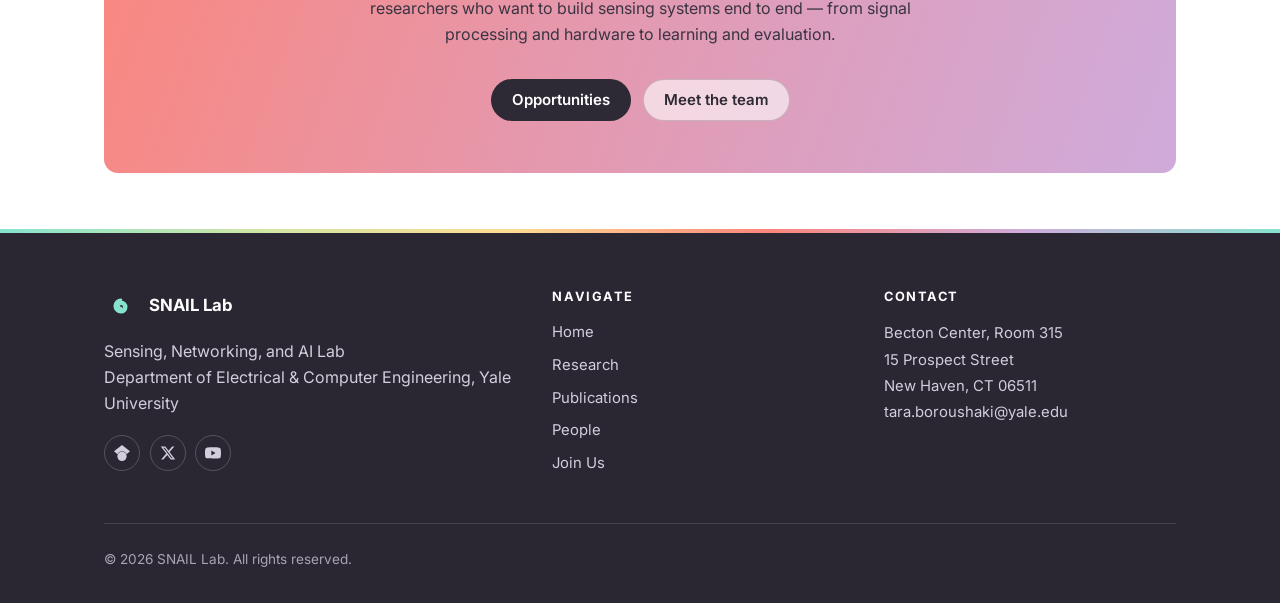
==== commit afb625f5: "Restyle the site in the pastel spectrum palette and update the team - Adopt the pastel spectrum pale" ====
--- a/index.html
+++ b/index.html
@@ -13,9 +13,6 @@
 <link rel="preconnect" href="https://fonts.gstatic.com" crossorigin>
 <link rel="stylesheet" href="https://fonts.googleapis.com/css2?family=Inter:wght@400..700&family=Source+Serif+4:opsz,wght@8..60,400..600&display=swap">
 <link rel="stylesheet" href="assets/css/style.css">
-<script>
-  try { var t = localStorage.getItem("snail-theme"); if (t) document.documentElement.setAttribute("data-theme", t); } catch (e) {}
-</script>
 </head>
 <body data-page="home">
 
@@ -26,7 +23,7 @@
   <section class="hero">
     <div class="container">
       <div class="hero-inner">
-        <span class="eyebrow hero-eyebrow">Tara Boroushaki &middot; Yale University</span>
+        <span class="eyebrow hero-eyebrow">Yale University</span>
         <h1>Sensing, Networking, and AI Lab</h1>
         <p class="hero-lead">
           We develop algorithms and build systems for multi-modal sensing to connect, perceive, and
@@ -34,8 +31,8 @@
           capable mobile, cyber-physical, and cyber-human systems.
         </p>
         <div class="hero-actions">
-          <a class="btn btn-solid-light" href="research.html">Explore our research</a>
-          <a class="btn btn-on-dark" href="join.html">Join the lab</a>
+          <a class="btn btn-primary" href="research.html">Explore our research</a>
+          <a class="btn btn-ghost" href="join.html">Join the lab</a>
         </div>
         <div class="hero-meta">
           Department of Electrical &amp; Computer Engineering &middot; New Haven, CT
@@ -84,40 +81,17 @@
 
   <section class="section">
     <div class="container">
-      <div class="section-head">
-        <span class="eyebrow">Projects</span>
-        <h2>Selected work</h2>
-        <p class="lead">Systems we have designed, built, and tested on real hardware.</p>
+      <div class="split split--top split--aside">
+        <div class="section-head section-head--sm">
+          <span class="eyebrow">News</span>
+          <h2>Lab updates</h2>
+        </div>
+        <ul class="news-list" id="recent-news"></ul>
       </div>
-      <div class="grid grid-3" id="featured-projects"></div>
-      <p class="mt-3"><a href="research.html">See all projects &rarr;</a></p>
     </div>
   </section>
 
   <section class="section section--alt">
-    <div class="container">
-      <div class="split split--top">
-        <div>
-          <div class="section-head section-head--sm">
-            <span class="eyebrow">Publications</span>
-            <h2>Recent papers</h2>
-          </div>
-          <div id="selected-publications"></div>
-          <p class="mt-2"><a href="publications.html">All publications &rarr;</a></p>
-        </div>
-        <div>
-          <div class="section-head section-head--sm">
-            <span class="eyebrow">News</span>
-            <h2>Lab updates</h2>
-          </div>
-          <ul class="news-list" id="recent-news"></ul>
-          <p class="mt-2"><a href="news.html">News archive &rarr;</a></p>
-        </div>
-      </div>
-    </div>
-  </section>
-
-  <section class="section">
     <div class="container">
       <div class="section-head section-head--center">
         <span class="eyebrow">Support</span>
@@ -136,8 +110,8 @@
           build sensing systems end to end — from signal processing and hardware to learning and evaluation.
         </p>
         <div class="hero-actions actions--center">
-          <a class="btn btn-solid-light" href="join.html">Opportunities</a>
-          <a class="btn btn-on-dark" href="people.html">Meet the team</a>
+          <a class="btn btn-primary" href="join.html">Opportunities</a>
+          <a class="btn btn-ghost" href="people.html">Meet the team</a>
         </div>
       </div>
     </div>
--- a/assets/css/style.css
+++ b/assets/css/style.css
@@ -1,12 +1,12 @@
 /* ==========================================================================
    SNAIL Lab — stylesheet
-   1. Tokens & themes      5. Cards, grids, sections
+   1. Tokens & palette     5. Cards, grids, sections
    2. Base elements        6. Page-specific blocks
    3. Layout helpers       7. Footer
    4. Header & navigation  8. Responsive & motion
    ========================================================================== */
 
-/* 1. Tokens & themes ------------------------------------------------------ */
+/* 1. Tokens & palette ----------------------------------------------------- */
 
 :root {
   --font-sans: "Inter", system-ui, -apple-system, "Segoe UI", Roboto, Helvetica, Arial, sans-serif;
@@ -19,73 +19,36 @@
   --radius-sm: 8px;
   --radius-pill: 999px;
 
+  /* The pastel spectrum palette. Every pastel on the site comes from these
+     five; the spectrum is them in order, looping back to mint. The palette
+     has no dark tone, so text is a soft charcoal and links a deepened mint. */
+  --mint: #86e3ce;
+  --pistachio: #d0e6a6;
+  --butter: #fedc92;
+  --coral: #fb867c;
+  --lilac: #cfabdb;
+  --spectrum: linear-gradient(90deg, var(--mint) 0%, var(--pistachio) 20%, var(--butter) 40%, var(--coral) 60%, var(--lilac) 80%, var(--mint) 100%);
+
   --bg: #ffffff;
-  --bg-alt: #f4f7fb;
+  --bg-alt: #fff8ee;
   --surface: #ffffff;
-  --surface-2: #f8fafc;
-  --border: #e2e8f0;
-  --border-strong: #cbd5e1;
-  --text: #0f1724;
-  --muted: #58667a;
-  --accent: #00356b;
-  --accent-hover: #012a56;
-  --accent-tint: #e9f0f8;
+  --surface-2: #fbf7f2;
+  --border: #eee6ee;
+  --border-strong: #ddd2e0;
+  --text: #2e2a35;
+  --muted: #5f5a6b;
+  --accent: #0f7c68;
+  --accent-hover: #0a5f50;
+  --accent-tint: #e3f8f2;
   --on-accent: #ffffff;
-  --warm: #b45309;
-  --warm-tint: #fdf3e3;
-
-  --ink-deep: #061426;
-  --ink-deep-2: #0a2244;
-
-  --shadow-sm: 0 1px 2px rgba(15, 23, 36, 0.06);
-  --shadow-md: 0 6px 24px rgba(15, 23, 36, 0.08);
-  --shadow-lg: 0 18px 48px rgba(15, 23, 36, 0.12);
+  --warm: #b5432f;
+  --warm-tint: #ffe9e5;
+
+  --shadow-sm: 0 1px 2px rgba(46, 42, 53, 0.05);
+  --shadow-md: 0 8px 24px rgba(46, 42, 53, 0.08);
+  --shadow-lg: 0 18px 48px rgba(46, 42, 53, 0.12);
 
   color-scheme: light;
-}
-
-@media (prefers-color-scheme: dark) {
-  :root:not([data-theme="light"]) {
-    --bg: #080d17;
-    --bg-alt: #0c1322;
-    --surface: #0f1829;
-    --surface-2: #121d31;
-    --border: #1d2b44;
-    --border-strong: #2a3c5a;
-    --text: #e8eefb;
-    --muted: #97a7c0;
-    --accent: #7fb2f0;
-    --accent-hover: #a5caf7;
-    --accent-tint: #12233b;
-    --on-accent: #06111f;
-    --warm: #f0b45f;
-    --warm-tint: #2a1f0e;
-    --shadow-sm: 0 1px 2px rgba(0, 0, 0, 0.4);
-    --shadow-md: 0 6px 24px rgba(0, 0, 0, 0.45);
-    --shadow-lg: 0 18px 48px rgba(0, 0, 0, 0.55);
-    color-scheme: dark;
-  }
-}
-
-:root[data-theme="dark"] {
-  --bg: #080d17;
-  --bg-alt: #0c1322;
-  --surface: #0f1829;
-  --surface-2: #121d31;
-  --border: #1d2b44;
-  --border-strong: #2a3c5a;
-  --text: #e8eefb;
-  --muted: #97a7c0;
-  --accent: #7fb2f0;
-  --accent-hover: #a5caf7;
-  --accent-tint: #12233b;
-  --on-accent: #06111f;
-  --warm: #f0b45f;
-  --warm-tint: #2a1f0e;
-  --shadow-sm: 0 1px 2px rgba(0, 0, 0, 0.4);
-  --shadow-md: 0 6px 24px rgba(0, 0, 0, 0.45);
-  --shadow-lg: 0 18px 48px rgba(0, 0, 0, 0.55);
-  color-scheme: dark;
 }
 
 /* 2. Base elements -------------------------------------------------------- */
@@ -262,6 +225,9 @@
 
 .split--top { align-items: start; }
 
+/* A heading on the left beside wider content on the right. */
+.split--aside { grid-template-columns: minmax(0, 1fr) minmax(0, 2fr); }
+
 .narrow { max-width: 820px; }
 
 .framed {
@@ -280,27 +246,26 @@
   margin: -0.75rem 0 1.25rem;
 }
 
+/* Coral to lilac, through the blend between them. */
 .cta-band {
-  background:
-    radial-gradient(600px 300px at 78% -20%, rgba(90, 160, 240, 0.3), transparent 65%),
-    linear-gradient(150deg, #061426 0%, #0a2244 100%);
-  background-color: #061426;
-  color: #c8daf2;
+  background: linear-gradient(110deg, var(--coral) 0%, #e598ad 45%, var(--lilac) 100%);
+  color: #3a3442;
   border-radius: var(--radius);
   padding: clamp(2rem, 5vw, 3.25rem) clamp(1.25rem, 4vw, 3rem);
   text-align: center;
 }
 
-.cta-band h2 { color: #fff; }
+.cta-band h2 { color: var(--text); }
 
 .cta-band p {
   max-width: 58ch;
   margin-inline: auto;
-  color: #c8daf2;
+  color: #3a3442;
 }
 
 @media (max-width: 860px) {
-  .split { grid-template-columns: minmax(0, 1fr); }
+  .split,
+  .split--aside { grid-template-columns: minmax(0, 1fr); }
 }
 
 /* Buttons */
@@ -324,47 +289,36 @@
 .btn svg { width: 16px; height: 16px; }
 
 .btn-primary {
-  background: var(--accent);
-  color: var(--on-accent);
+  background: var(--coral);
+  color: var(--text);
 }
 
 .btn-primary:hover {
-  background: var(--accent-hover);
-  color: var(--on-accent);
+  background: #fc978e;
+  color: var(--text);
 }
 
 .btn-ghost {
-  background: transparent;
-  border-color: var(--border-strong);
+  background: rgba(255, 255, 255, 0.6);
+  border-color: color-mix(in srgb, var(--text) 22%, transparent);
   color: var(--text);
 }
 
 .btn-ghost:hover {
-  border-color: var(--accent);
-  color: var(--accent);
-}
-
-.btn-on-dark {
-  background: rgba(255, 255, 255, 0.08);
-  border-color: rgba(255, 255, 255, 0.28);
-  color: #fff;
-  backdrop-filter: blur(6px);
-}
-
-.btn-on-dark:hover {
-  background: rgba(255, 255, 255, 0.16);
-  border-color: rgba(255, 255, 255, 0.5);
-  color: #fff;
-}
-
-.btn-solid-light {
-  background: #fff;
-  color: #06203f;
-}
-
-.btn-solid-light:hover {
-  background: #e8f0fa;
-  color: #06203f;
+  background: rgba(255, 255, 255, 0.9);
+  border-color: color-mix(in srgb, var(--text) 40%, transparent);
+  color: var(--text);
+}
+
+/* On the coral call-to-action band a coral button would vanish. */
+.cta-band .btn-primary {
+  background: var(--text);
+  color: #ffffff;
+}
+
+.cta-band .btn-primary:hover {
+  background: #45404f;
+  color: #ffffff;
 }
 
 /* Tags */
@@ -376,8 +330,8 @@
   letter-spacing: 0.02em;
   padding: 0.22rem 0.6rem;
   border-radius: var(--radius-pill);
-  background: var(--accent-tint);
-  color: var(--accent);
+  background: #fff1cc;
+  color: #7a5a00;
   border: 1px solid transparent;
 }
 
@@ -400,9 +354,20 @@
   position: sticky;
   top: 0;
   z-index: 100;
-  background: color-mix(in srgb, var(--bg) 88%, transparent);
+  background: color-mix(in srgb, var(--bg) 90%, transparent);
   backdrop-filter: saturate(180%) blur(12px);
-  border-bottom: 1px solid var(--border);
+  border-bottom: 1px solid transparent;
+}
+
+/* The spectrum rule along the bottom of the header. */
+.site-header::after {
+  content: "";
+  position: absolute;
+  left: 0;
+  right: 0;
+  bottom: -1px;
+  height: 3px;
+  background: var(--spectrum);
 }
 
 .nav {
@@ -497,15 +462,6 @@
 .icon-btn svg { width: 19px; height: 19px; }
 
 .nav-toggle { display: none; }
-
-.theme-toggle .icon-moon { display: none; }
-:root[data-theme="dark"] .theme-toggle .icon-sun { display: none; }
-:root[data-theme="dark"] .theme-toggle .icon-moon { display: block; }
-
-@media (prefers-color-scheme: dark) {
-  :root:not([data-theme="light"]) .theme-toggle .icon-sun { display: none; }
-  :root:not([data-theme="light"]) .theme-toggle .icon-moon { display: block; }
-}
 
 /* 5. Cards, grids, sections ----------------------------------------------- */
 
@@ -539,6 +495,26 @@
 
 .card-icon svg { width: 23px; height: 23px; }
 
+/* Research directions step through the palette in order, both as cards on the
+   home page and as sections on the research page. */
+#research-cards > :nth-child(4n + 1),
+#research-blocks > :nth-child(4n + 1) { --hue: var(--mint); }
+#research-cards > :nth-child(4n + 2),
+#research-blocks > :nth-child(4n + 2) { --hue: var(--pistachio); }
+#research-cards > :nth-child(4n + 3),
+#research-blocks > :nth-child(4n + 3) { --hue: var(--butter); }
+#research-cards > :nth-child(4n + 4),
+#research-blocks > :nth-child(4n + 4) { --hue: var(--coral); }
+
+#research-cards .card-icon,
+#research-blocks .card-icon {
+  background: var(--hue);
+  color: var(--text);
+}
+
+#research-cards .card { box-shadow: inset 0 4px 0 var(--hue); }
+#research-cards .card--link:hover { box-shadow: inset 0 4px 0 var(--hue), var(--shadow-md); }
+
 /* Project cards */
 
 .project-card {
@@ -608,17 +584,19 @@
 
 /* 6. Page-specific blocks ------------------------------------------------- */
 
-/* Hero (dark in both themes) */
+/* Hero: a pastel wash with one glow per palette colour, and white rings */
 
 .hero {
   position: relative;
   overflow: hidden;
   background:
-    radial-gradient(900px 420px at 82% -10%, rgba(90, 160, 240, 0.28), transparent 62%),
-    radial-gradient(700px 380px at 8% 110%, rgba(0, 96, 180, 0.26), transparent 60%),
-    linear-gradient(158deg, #061426 0%, #0a2244 100%);
-  background-color: #061426;
-  color: #eaf1fb;
+    radial-gradient(560px 400px at 6% 8%, color-mix(in srgb, var(--mint) 85%, transparent), transparent 70%),
+    radial-gradient(540px 380px at 46% -12%, color-mix(in srgb, var(--butter) 75%, transparent), transparent 70%),
+    radial-gradient(560px 400px at 96% 16%, color-mix(in srgb, var(--coral) 55%, transparent), transparent 70%),
+    radial-gradient(640px 420px at 84% 112%, color-mix(in srgb, var(--lilac) 85%, transparent), transparent 70%),
+    radial-gradient(580px 380px at 18% 118%, color-mix(in srgb, var(--pistachio) 90%, transparent), transparent 70%);
+  background-color: #fff9f2;
+  color: #3f3a48;
   isolation: isolate;
 }
 
@@ -630,7 +608,6 @@
   background-repeat: no-repeat;
   background-position: right -60px top -40px;
   background-size: 720px 720px;
-  opacity: 0.5;
   pointer-events: none;
   z-index: -1;
 }
@@ -640,21 +617,21 @@
   max-width: 760px;
 }
 
-.hero h1 { color: #fff; margin-bottom: 0.45em; }
+.hero h1 { color: var(--text); margin-bottom: 0.45em; }
 
 .hero .hero-eyebrow {
-  color: #9cc6f5;
-  border: 1px solid rgba(156, 198, 245, 0.35);
+  color: var(--text);
+  border: 1px solid color-mix(in srgb, var(--text) 16%, transparent);
   border-radius: var(--radius-pill);
   padding: 0.3rem 0.85rem;
-  background: rgba(156, 198, 245, 0.08);
+  background: rgba(255, 255, 255, 0.6);
 }
 
 .hero-lead {
   font-family: var(--font-serif);
   font-size: clamp(1.05rem, 2.1vw, 1.3rem);
   line-height: 1.6;
-  color: #c8daf2;
+  color: #3f3a48;
   max-width: 62ch;
 }
 
@@ -668,9 +645,9 @@
 .hero-meta {
   margin-top: 2.5rem;
   padding-top: 1.5rem;
-  border-top: 1px solid rgba(255, 255, 255, 0.14);
+  border-top: 1px solid color-mix(in srgb, var(--text) 14%, transparent);
   font-size: 0.9rem;
-  color: #9fb5d2;
+  color: #4f4a5a;
 }
 
 /* Pull quote / mission */
@@ -680,7 +657,8 @@
   font-size: clamp(1.15rem, 2.4vw, 1.5rem);
   line-height: 1.55;
   color: var(--text);
-  border-left: 3px solid var(--accent);
+  border-left: 3px solid;
+  border-image: linear-gradient(180deg, var(--mint), var(--butter) 50%, var(--coral)) 1;
   padding-left: 1.4rem;
   margin: 0;
 }
@@ -945,6 +923,14 @@
   margin-bottom: 0.6rem;
 }
 
+/* Optional extra line under the role, e.g. a co-advisor. */
+.person-note {
+  font-size: 0.8rem;
+  font-style: italic;
+  color: var(--muted);
+  margin: -0.35rem 0 0.6rem;
+}
+
 .person-links {
   display: flex;
   justify-content: center;
@@ -1011,11 +997,16 @@
 /* Join page */
 
 .callout {
-  background: var(--accent-tint);
-  border: 1px solid color-mix(in srgb, var(--accent) 22%, transparent);
+  --hue: var(--mint);
+  background: color-mix(in srgb, var(--hue) 22%, var(--surface));
+  border: 1px solid color-mix(in srgb, var(--hue) 70%, transparent);
   border-radius: var(--radius);
   padding: 1.5rem 1.65rem;
 }
+
+.grid > .callout:nth-child(4n + 2) { --hue: var(--butter); }
+.grid > .callout:nth-child(4n + 3) { --hue: var(--coral); }
+.grid > .callout:nth-child(4n + 4) { --hue: var(--lilac); }
 
 .callout h3 { margin-bottom: 0.4rem; }
 
@@ -1061,12 +1052,18 @@
 
 .sponsor img { max-height: 40px; width: auto; }
 
-/* Page header (inner pages) */
+/* Page header (inner pages): a lighter version of the hero wash */
 
 .page-head {
   padding-block: clamp(2.75rem, 6vw, 4rem) clamp(1.5rem, 3vw, 2rem);
   border-bottom: 1px solid var(--border);
-  background: var(--bg-alt);
+  background:
+    radial-gradient(420px 260px at -4% -30%, color-mix(in srgb, var(--mint) 60%, transparent), transparent 70%),
+    radial-gradient(440px 240px at 50% -60%, color-mix(in srgb, var(--butter) 55%, transparent), transparent 70%),
+    radial-gradient(480px 300px at 100% 0%, color-mix(in srgb, var(--coral) 35%, transparent), transparent 70%),
+    radial-gradient(500px 260px at 86% 140%, color-mix(in srgb, var(--lilac) 55%, transparent), transparent 70%),
+    radial-gradient(460px 240px at 30% 150%, color-mix(in srgb, var(--pistachio) 60%, transparent), transparent 70%);
+  background-color: #fff9f2;
 }
 
 .page-head h1 { margin-bottom: 0.3em; }
@@ -1076,10 +1073,12 @@
 /* 7. Footer --------------------------------------------------------------- */
 
 .site-footer {
-  background: #061426;
-  color: #b9cbe4;
+  background: #2a2732;
+  color: #d3cedb;
   padding-block: 3.5rem 2rem;
   margin-top: auto;
+  border-top: 4px solid;
+  border-image: var(--spectrum) 1;
 }
 
 .footer-grid {
@@ -1098,8 +1097,8 @@
   margin-bottom: 1rem;
 }
 
-.site-footer a { color: #b9cbe4; }
-.site-footer a:hover { color: #fff; }
+.site-footer a { color: #d3cedb; }
+.site-footer a:hover { color: var(--butter); }
 
 .footer-brand {
   display: flex;
@@ -1111,7 +1110,7 @@
   margin-bottom: 0.9rem;
 }
 
-.footer-brand .brand-mark { color: #7fb2f0; }
+.footer-brand .brand-mark { color: var(--mint); }
 
 .footer-links { list-style: none; padding: 0; margin: 0; }
 .footer-links li { margin-bottom: 0.5rem; font-size: 0.93rem; }
@@ -1134,8 +1133,8 @@
 }
 
 .footer-social a:hover {
-  border-color: #7fb2f0;
-  background: rgba(127, 178, 240, 0.12);
+  border-color: var(--mint);
+  background: color-mix(in srgb, var(--mint) 14%, transparent);
 }
 
 .footer-social svg { width: 16px; height: 16px; }
@@ -1147,7 +1146,7 @@
   justify-content: space-between;
   padding-top: 1.5rem;
   font-size: 0.85rem;
-  color: #8ba3c2;
+  color: #a9a3b4;
 }
 
 /* 8. Responsive & motion -------------------------------------------------- */
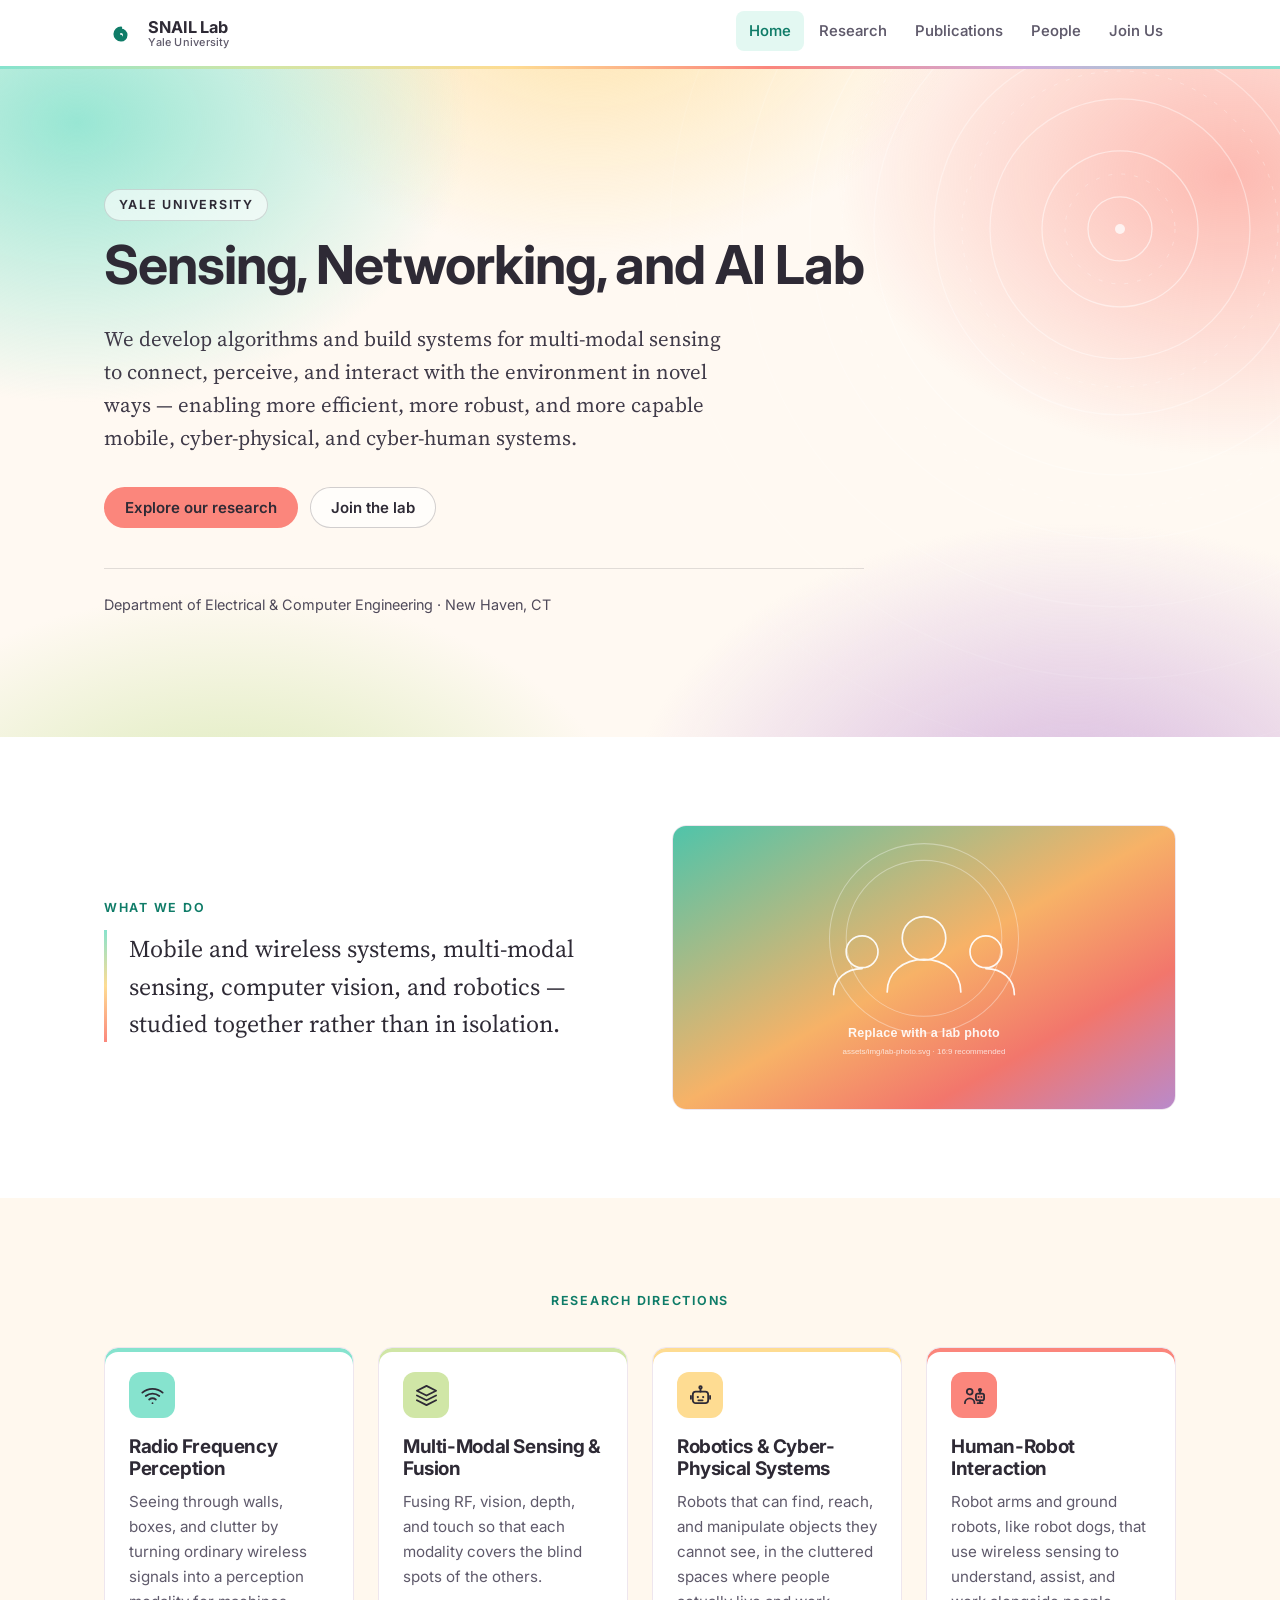
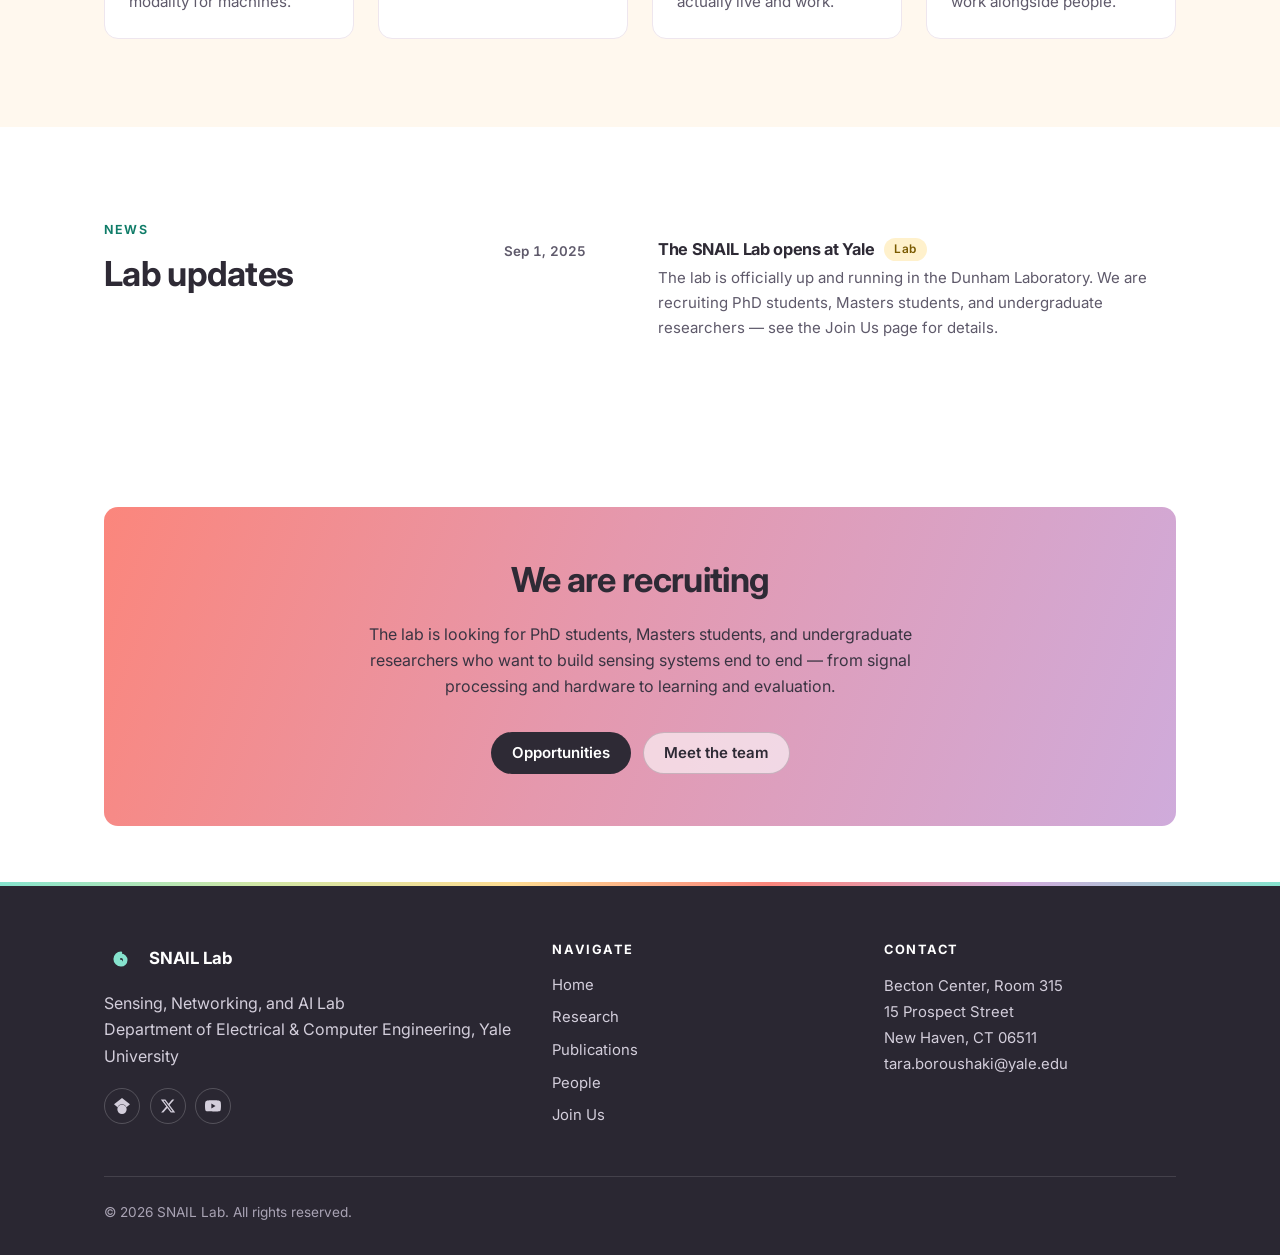
==== commit cb945115: "Apply the lab's content review and group projects by research direction - Join Us: shorten the PhD a" ====
--- a/index.html
+++ b/index.html
@@ -50,16 +50,6 @@
             Mobile and wireless systems, multi-modal sensing, computer vision, and robotics — studied
             together rather than in isolation.
           </p>
-          <p class="text-muted mt-2">
-            Machines still perceive the world through a narrow slit: a camera sees only the first opaque
-            surface, and a radio hears only what it was designed to hear. We build perception systems that
-            combine radio frequency signals, vision, depth, and touch, so that robots and people can find,
-            reach, and reason about things that no single sensor can observe on its own.
-          </p>
-          <p class="text-muted">
-            Our work spans algorithm design, hardware prototyping, and evaluation on real platforms in real
-            clutter — and lands in wireless networking, cyber-physical systems, and human-computer interaction.
-          </p>
         </div>
         <div>
           <img class="framed" src="assets/img/lab-photo.svg" alt="SNAIL Lab">
@@ -70,10 +60,8 @@
 
   <section class="section section--alt">
     <div class="container">
-      <div class="section-head section-head--center">
+      <div class="section-head section-head--center section-head--sm">
         <span class="eyebrow">Research directions</span>
-        <h2>Four threads, one question</h2>
-        <p class="lead">How do we give machines — and the people who work with them — a richer sense of the physical world?</p>
       </div>
       <div class="grid grid-4" id="research-cards"></div>
     </div>
@@ -88,16 +76,6 @@
         </div>
         <ul class="news-list" id="recent-news"></ul>
       </div>
-    </div>
-  </section>
-
-  <section class="section section--alt">
-    <div class="container">
-      <div class="section-head section-head--center">
-        <span class="eyebrow">Support</span>
-        <h2>Our work is made possible by</h2>
-      </div>
-      <div class="sponsor-row" id="sponsors"></div>
     </div>
   </section>
 
--- a/assets/css/style.css
+++ b/assets/css/style.css
@@ -680,6 +680,18 @@
 
 .research-block h2 { font-size: clamp(1.4rem, 2.6vw, 1.8rem); }
 
+/* Project cards under each research direction, across the full width */
+.research-projects { grid-column: 1 / -1; }
+
+.research-projects-title {
+  font-size: 0.78rem;
+  font-weight: 650;
+  letter-spacing: 0.14em;
+  text-transform: uppercase;
+  color: var(--muted);
+  margin: 0 0 1rem;
+}
+
 .thread-list { list-style: none; padding: 0; margin: 1.25rem 0 0; }
 
 .thread-list li {
@@ -827,19 +839,8 @@
 .year-head:first-of-type { margin-top: 0; }
 
 .pub {
-  display: grid;
-  grid-template-columns: 24px minmax(0, 1fr);
-  gap: 0.9rem;
   padding: 1.1rem 0;
   border-bottom: 1px solid var(--border);
-}
-
-.pub-index {
-  font-size: 0.8rem;
-  font-weight: 600;
-  color: var(--muted);
-  font-variant-numeric: tabular-nums;
-  padding-top: 0.2rem;
 }
 
 .pub-title {
@@ -1189,8 +1190,6 @@
   }
 
   .news-item { grid-template-columns: minmax(0, 1fr); gap: 0.35rem; }
-  .pub { grid-template-columns: minmax(0, 1fr); gap: 0; }
-  .pub-index { display: none; }
   .pub-controls { flex-direction: column; align-items: stretch; }
 }
 
